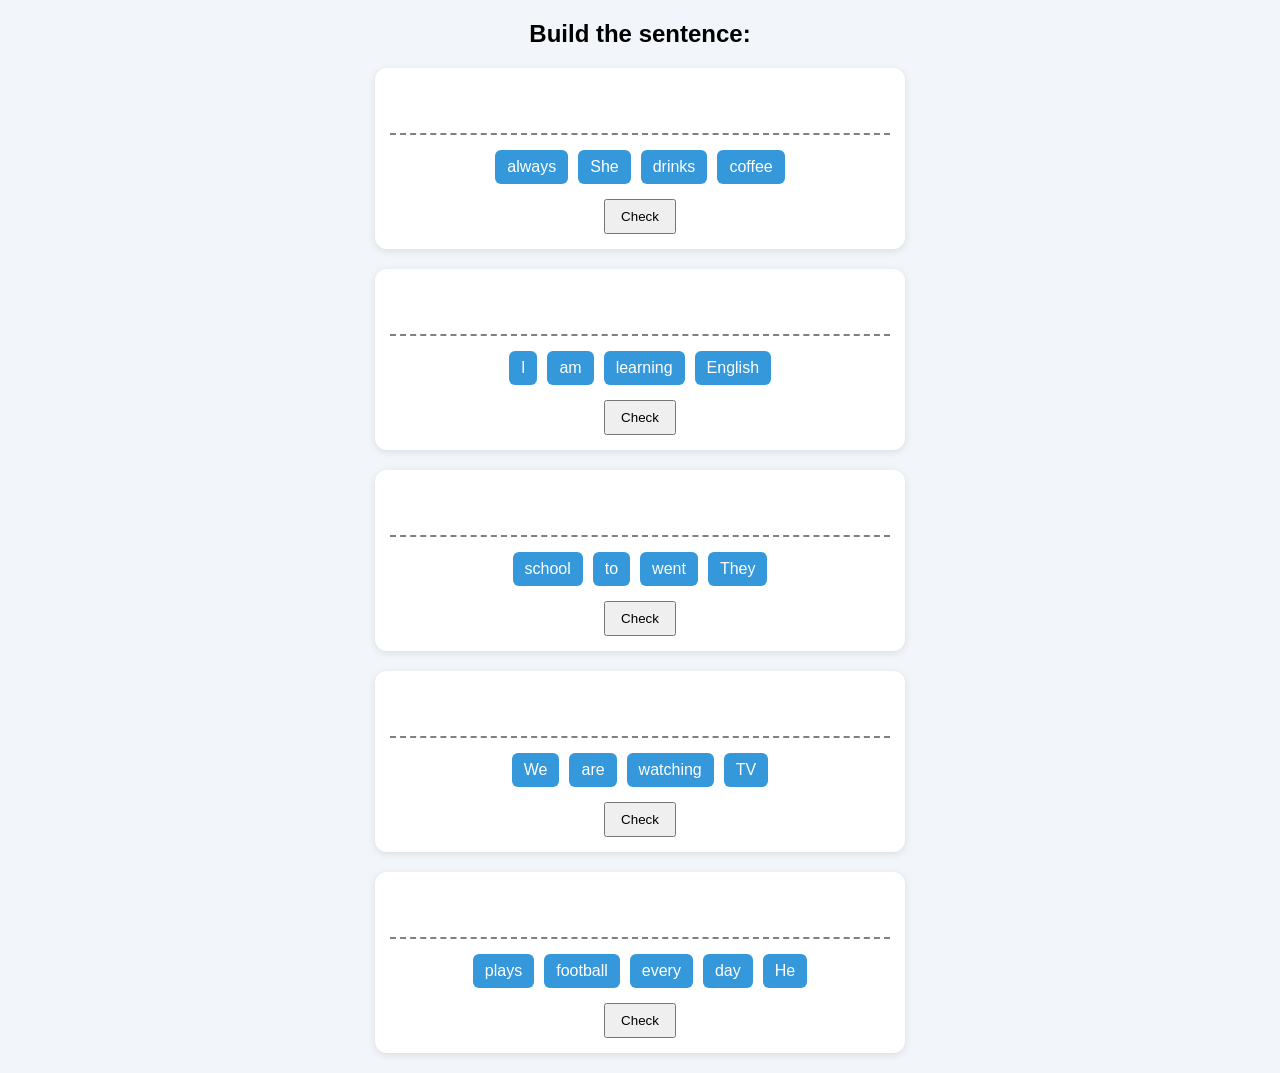
==== index.html @ b0b58fd8 "Add initial HTML structure for Sentence Builder app" ====
<!DOCTYPE html>
<html lang="en">
<head>
<meta charset="UTF-8">
<meta name="viewport" content="width=device-width, initial-scale=1.0">
<title>Sentence Builder</title>

<style>
body {
  font-family: Arial;
  background: #f2f6fb;
  text-align: center;
}

.exercise {
  background: white;
  margin: 20px auto;
  padding: 15px;
  border-radius: 12px;
  max-width: 500px;
  box-shadow: 0 2px 8px rgba(0,0,0,0.1);
}

.word {
  display: inline-block;
  margin: 5px;
  padding: 8px 12px;
  background: #3498db;
  color: white;
  border-radius: 6px;
  cursor: pointer;
}

.sentence {
  min-height: 40px;
  margin-bottom: 10px;
  border-bottom: 2px dashed gray;
  padding: 5px;
}

button {
  margin-top: 10px;
  padding: 8px 15px;
}

.result {
  font-weight: bold;
}
</style>
</head>

<body>

<h2>Build the sentence:</h2>

<div id="app"></div>

<script>
const exercises = [
  ["She", "always", "drinks", "coffee"],
  ["I", "am", "learning", "English"],
  ["They", "went", "to", "school"],
  ["We", "are", "watching", "TV"],
  ["He", "plays", "football", "every", "day"]
];

const app = document.getElementById("app");

function shuffle(arr) {
  return [...arr].sort(() => Math.random() - 0.5);
}

exercises.forEach((correctSentence) => {
  const container = document.createElement("div");
  container.className = "exercise";

  let userSentence = [];

  const sentenceDiv = document.createElement("div");
  sentenceDiv.className = "sentence";

  const wordBank = document.createElement("div");

  const words = shuffle(correctSentence);

  words.forEach(word => {
    const el = document.createElement("span");
    el.textContent = word;
    el.className = "word";

    el.onclick = () => {
      userSentence.push(word);
      updateSentence();
      el.style.display = "none";
    };

    wordBank.appendChild(el);
  });

  function updateSentence() {
    sentenceDiv.innerHTML = "";

    userSentence.forEach((word, i) => {
      const w = document.createElement("span");
      w.textContent = word;
      w.className = "word";

      // remove word on click
      w.onclick = () => {
        userSentence.splice(i, 1);
        updateSentence();

        [...wordBank.children].forEach(el => {
          if (el.textContent === word && el.style.display === "none") {
            el.style.display = "inline-block";
            return;
          }
        });
      };

      sentenceDiv.appendChild(w);
    });
  }

  const btn = document.createElement("button");
  btn.textContent = "Check";

  const result = document.createElement("div");
  result.className = "result";

  btn.onclick = () => {
    if (JSON.stringify(userSentence) === JSON.stringify(correctSentence)) {
      result.textContent = "✅ Correct!";
      result.style.color = "green";
    } else {
      result.textContent = "❌ Try again!";
      result.style.color = "red";
    }
  };

  container.appendChild(sentenceDiv);
  container.appendChild(wordBank);
  container.appendChild(btn);
  container.appendChild(result);

  app.appendChild(container);
});
</script>

</body>
</html>
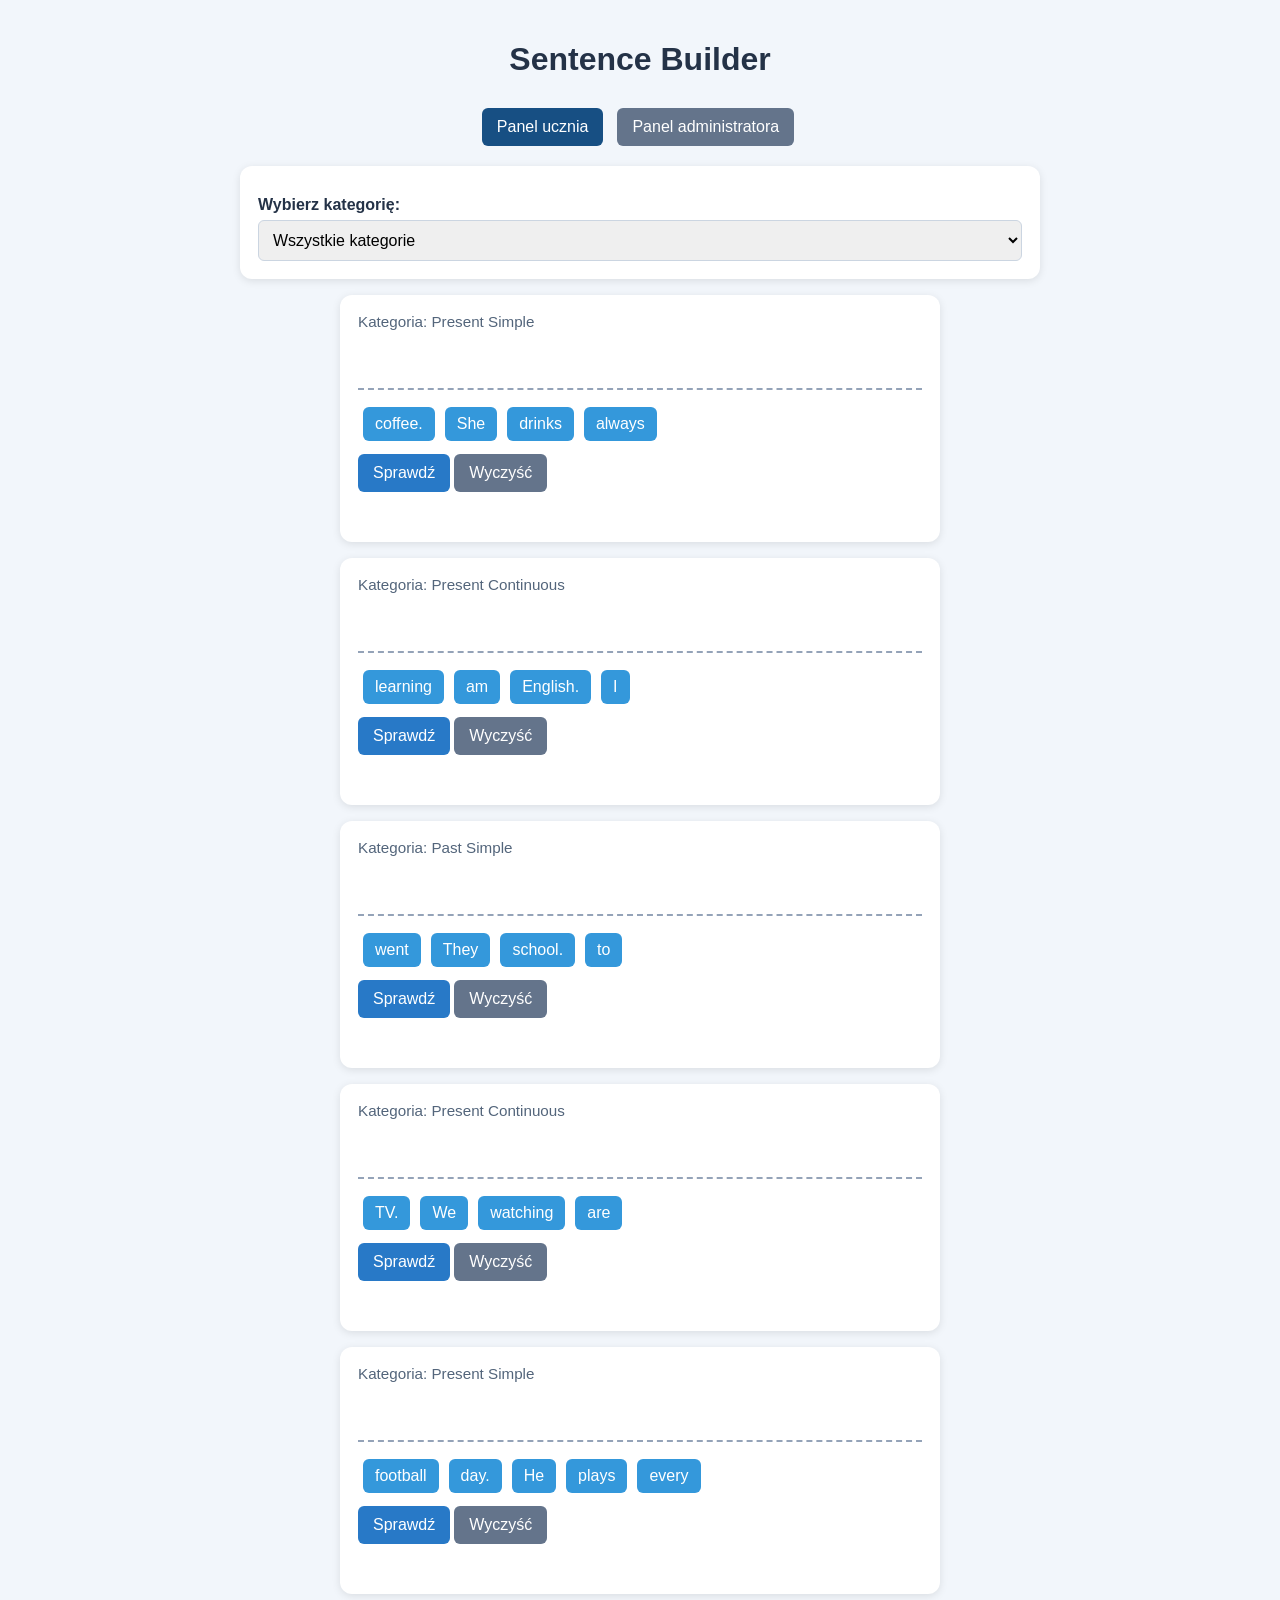
==== commit be9cb3f7: "Add initial Sentence Builder application files Initial commit of the Sentence Builder application wi" ====
--- a/index.html
+++ b/index.html
@@ -1,151 +1,551 @@
 <!DOCTYPE html>
-<html lang="en">
+<html lang="pl">
 <head>
-<meta charset="UTF-8">
-<meta name="viewport" content="width=device-width, initial-scale=1.0">
-<title>Sentence Builder</title>
-
-<style>
-body {
-  font-family: Arial;
-  background: #f2f6fb;
-  text-align: center;
-}
-
-.exercise {
-  background: white;
-  margin: 20px auto;
-  padding: 15px;
-  border-radius: 12px;
-  max-width: 500px;
-  box-shadow: 0 2px 8px rgba(0,0,0,0.1);
-}
-
-.word {
-  display: inline-block;
-  margin: 5px;
-  padding: 8px 12px;
-  background: #3498db;
-  color: white;
-  border-radius: 6px;
-  cursor: pointer;
-}
-
-.sentence {
-  min-height: 40px;
-  margin-bottom: 10px;
-  border-bottom: 2px dashed gray;
-  padding: 5px;
-}
-
-button {
-  margin-top: 10px;
-  padding: 8px 15px;
-}
-
-.result {
-  font-weight: bold;
-}
-</style>
+  <meta charset="UTF-8">
+  <meta name="viewport" content="width=device-width, initial-scale=1.0">
+  <title>Sentence Builder</title>
+
+  <style>
+    * {
+      box-sizing: border-box;
+    }
+
+    body {
+      margin: 0;
+      padding: 20px;
+      font-family: Arial, sans-serif;
+      background: #f2f6fb;
+      color: #243247;
+    }
+
+    h1, h2, h3 {
+      text-align: center;
+    }
+
+    .top-bar {
+      max-width: 800px;
+      margin: 0 auto 20px;
+      display: flex;
+      justify-content: center;
+      gap: 10px;
+      flex-wrap: wrap;
+    }
+
+    .panel {
+      max-width: 800px;
+      margin: 0 auto;
+    }
+
+    .card,
+    .exercise {
+      background: white;
+      margin: 16px auto;
+      padding: 18px;
+      border-radius: 12px;
+      box-shadow: 0 2px 8px rgba(0, 0, 0, 0.1);
+    }
+
+    .exercise {
+      max-width: 600px;
+    }
+
+    label {
+      display: block;
+      margin: 12px 0 6px;
+      font-weight: bold;
+    }
+
+    input,
+    select,
+    textarea {
+      width: 100%;
+      padding: 10px;
+      border: 1px solid #cbd5e1;
+      border-radius: 6px;
+      font: inherit;
+    }
+
+    textarea {
+      min-height: 70px;
+      resize: vertical;
+    }
+
+    button {
+      margin: 8px 4px 0 0;
+      padding: 10px 15px;
+      border: 0;
+      border-radius: 6px;
+      background: #2879c7;
+      color: white;
+      font: inherit;
+      cursor: pointer;
+    }
+
+    button:hover {
+      background: #1d65a8;
+    }
+
+    button.secondary {
+      background: #64748b;
+    }
+
+    button.danger {
+      background: #c0392b;
+    }
+
+    button.active {
+      background: #174f83;
+    }
+
+    .sentence {
+      min-height: 48px;
+      margin: 12px 0;
+      padding: 8px;
+      border-bottom: 2px dashed #94a3b8;
+    }
+
+    .word {
+      display: inline-block;
+      margin: 5px;
+      padding: 8px 12px;
+      border-radius: 6px;
+      background: #3498db;
+      color: white;
+      cursor: pointer;
+      user-select: none;
+    }
+
+    .word:hover {
+      background: #217db8;
+    }
+
+    .category-label {
+      color: #53657b;
+      font-size: 0.95rem;
+    }
+
+    .result {
+      min-height: 24px;
+      margin-top: 8px;
+      font-weight: bold;
+    }
+
+    .admin-item {
+      padding: 12px 0;
+      border-bottom: 1px solid #e2e8f0;
+    }
+
+    .admin-item:last-child {
+      border-bottom: 0;
+    }
+
+    .empty-message {
+      text-align: center;
+      color: #64748b;
+      padding: 15px;
+    }
+
+    .hidden {
+      display: none;
+    }
+
+    @media (max-width: 600px) {
+      body {
+        padding: 12px;
+      }
+
+      .card,
+      .exercise {
+        padding: 14px;
+      }
+    }
+  </style>
 </head>
 
 <body>
-
-<h2>Build the sentence:</h2>
-
-<div id="app"></div>
-
-<script>
-const exercises = [
-  ["She", "always", "drinks", "coffee"],
-  ["I", "am", "learning", "English"],
-  ["They", "went", "to", "school"],
-  ["We", "are", "watching", "TV"],
-  ["He", "plays", "football", "every", "day"]
-];
-
-const app = document.getElementById("app");
-
-function shuffle(arr) {
-  return [...arr].sort(() => Math.random() - 0.5);
-}
-
-exercises.forEach((correctSentence) => {
-  const container = document.createElement("div");
-  container.className = "exercise";
-
-  let userSentence = [];
-
-  const sentenceDiv = document.createElement("div");
-  sentenceDiv.className = "sentence";
-
-  const wordBank = document.createElement("div");
-
-  const words = shuffle(correctSentence);
-
-  words.forEach(word => {
-    const el = document.createElement("span");
-    el.textContent = word;
-    el.className = "word";
-
-    el.onclick = () => {
-      userSentence.push(word);
-      updateSentence();
-      el.style.display = "none";
-    };
-
-    wordBank.appendChild(el);
-  });
-
-  function updateSentence() {
-    sentenceDiv.innerHTML = "";
-
-    userSentence.forEach((word, i) => {
-      const w = document.createElement("span");
-      w.textContent = word;
-      w.className = "word";
-
-      // remove word on click
-      w.onclick = () => {
-        userSentence.splice(i, 1);
-        updateSentence();
-
-        [...wordBank.children].forEach(el => {
-          if (el.textContent === word && el.style.display === "none") {
-            el.style.display = "inline-block";
-            return;
+  <h1>Sentence Builder</h1>
+
+  <div class="top-bar">
+    <button id="studentTab" class="active" type="button">Panel ucznia</button>
+    <button id="adminTab" class="secondary" type="button">Panel administratora</button>
+  </div>
+
+  <main>
+    <section id="studentPanel" class="panel">
+      <div class="card">
+        <label for="categoryFilter">Wybierz kategorię:</label>
+        <select id="categoryFilter"></select>
+      </div>
+
+      <div id="exercises"></div>
+    </section>
+
+    <section id="adminPanel" class="panel hidden">
+      <div class="card">
+        <h2>Dodaj zdanie</h2>
+
+        <form id="exerciseForm">
+          <label for="sentenceInput">Poprawne zdanie:</label>
+          <textarea
+            id="sentenceInput"
+            placeholder="Na przykład: She drinks coffee every morning."
+            required
+          ></textarea>
+
+          <label for="categorySelect">Kategoria:</label>
+          <select id="categorySelect"></select>
+
+          <button type="submit">Dodaj zdanie</button>
+        </form>
+      </div>
+
+      <div class="card">
+        <h2>Dodaj kategorię</h2>
+
+        <form id="categoryForm">
+          <label for="newCategoryInput">Nazwa kategorii:</label>
+          <input
+            id="newCategoryInput"
+            type="text"
+            placeholder="Na przykład: Past Continuous"
+            required
+          >
+          <button type="submit">Dodaj kategorię</button>
+        </form>
+      </div>
+
+      <div class="card">
+        <h2>Zdania w zestawie</h2>
+        <div id="adminExercises"></div>
+      </div>
+    </section>
+  </main>
+
+  <script>
+    const STORAGE_KEY = "sentenceBuilderData";
+
+    const defaultCategories = [
+      "Present Simple",
+      "Present Continuous",
+      "Past Simple",
+      "Past Continuous",
+      "Future Simple",
+      "Present Perfect"
+    ];
+
+    const defaultExercises = [
+      { id: "default-1", category: "Present Simple", sentence: "She always drinks coffee." },
+      { id: "default-2", category: "Present Continuous", sentence: "I am learning English." },
+      { id: "default-3", category: "Past Simple", sentence: "They went to school." },
+      { id: "default-4", category: "Present Continuous", sentence: "We are watching TV." },
+      { id: "default-5", category: "Present Simple", sentence: "He plays football every day." }
+    ];
+
+    function loadData() {
+      try {
+        const saved = localStorage.getItem(STORAGE_KEY);
+
+        if (saved) {
+          const parsed = JSON.parse(saved);
+          return {
+            categories: Array.isArray(parsed.categories) ? parsed.categories : [...defaultCategories],
+            exercises: Array.isArray(parsed.exercises) ? parsed.exercises : [...defaultExercises]
+          };
+        }
+      } catch (error) {
+        console.error("Nie udało się odczytać zapisanych danych:", error);
+      }
+
+      return {
+        categories: [...defaultCategories],
+        exercises: [...defaultExercises]
+      };
+    }
+
+    let data = loadData();
+
+    function saveData() {
+      localStorage.setItem(STORAGE_KEY, JSON.stringify(data));
+    }
+
+    const studentPanel = document.getElementById("studentPanel");
+    const adminPanel = document.getElementById("adminPanel");
+    const studentTab = document.getElementById("studentTab");
+    const adminTab = document.getElementById("adminTab");
+    const categoryFilter = document.getElementById("categoryFilter");
+    const categorySelect = document.getElementById("categorySelect");
+    const exercisesContainer = document.getElementById("exercises");
+    const adminExercises = document.getElementById("adminExercises");
+
+    function showPanel(panelName) {
+      const isStudent = panelName === "student";
+
+      studentPanel.classList.toggle("hidden", !isStudent);
+      adminPanel.classList.toggle("hidden", isStudent);
+
+      studentTab.classList.toggle("active", isStudent);
+      studentTab.classList.toggle("secondary", !isStudent);
+      adminTab.classList.toggle("active", !isStudent);
+      adminTab.classList.toggle("secondary", isStudent);
+    }
+
+    studentTab.addEventListener("click", () => showPanel("student"));
+    adminTab.addEventListener("click", () => showPanel("admin"));
+
+    function fillCategorySelects() {
+      const currentFilter = categoryFilter.value;
+
+      categoryFilter.innerHTML = "";
+      categorySelect.innerHTML = "";
+
+      const allOption = document.createElement("option");
+      allOption.value = "all";
+      allOption.textContent = "Wszystkie kategorie";
+      categoryFilter.appendChild(allOption);
+
+      data.categories.forEach(category => {
+        const filterOption = document.createElement("option");
+        filterOption.value = category;
+        filterOption.textContent = category;
+        categoryFilter.appendChild(filterOption);
+
+        const adminOption = document.createElement("option");
+        adminOption.value = category;
+        adminOption.textContent = category;
+        categorySelect.appendChild(adminOption);
+      });
+
+      if (data.categories.includes(currentFilter)) {
+        categoryFilter.value = currentFilter;
+      } else {
+        categoryFilter.value = "all";
+      }
+    }
+
+    function shuffle(array) {
+      const shuffled = [...array];
+
+      for (let i = shuffled.length - 1; i > 0; i--) {
+        const j = Math.floor(Math.random() * (i + 1));
+        [shuffled[i], shuffled[j]] = [shuffled[j], shuffled[i]];
+      }
+
+      return shuffled;
+    }
+
+    function renderExercises() {
+      exercisesContainer.innerHTML = "";
+
+      const selectedCategory = categoryFilter.value;
+      const visibleExercises = data.exercises.filter(exercise =>
+        selectedCategory === "all" || exercise.category === selectedCategory
+      );
+
+      if (visibleExercises.length === 0) {
+        const message = document.createElement("p");
+        message.className = "empty-message";
+        message.textContent = "Brak zdań w tej kategorii.";
+        exercisesContainer.appendChild(message);
+        return;
+      }
+
+      visibleExercises.forEach(exercise => {
+        const container = document.createElement("div");
+        container.className = "exercise";
+
+        const categoryLabel = document.createElement("div");
+        categoryLabel.className = "category-label";
+        categoryLabel.textContent = "Kategoria: " + exercise.category;
+
+        const sentenceDiv = document.createElement("div");
+        sentenceDiv.className = "sentence";
+
+        const wordBank = document.createElement("div");
+
+        const correctWords = exercise.sentence.trim().split(/\s+/);
+        const shuffledWords = shuffle(
+          correctWords.map((text, index) => ({ id: index, text }))
+        );
+
+        const selectedWords = [];
+
+        function updateSentence() {
+          sentenceDiv.innerHTML = "";
+
+          selectedWords.forEach((word, index) => {
+            const wordElement = document.createElement("span");
+            wordElement.className = "word";
+            wordElement.textContent = word.text;
+            wordElement.title = "Kliknij, aby usunąć";
+
+            wordElement.addEventListener("click", () => {
+              const removedWord = selectedWords.splice(index, 1)[0];
+              const bankWord = wordBank.querySelector(
+                `[data-word-id="${removedWord.id}"]`
+              );
+
+              if (bankWord) {
+                bankWord.classList.remove("hidden");
+              }
+
+              updateSentence();
+            });
+
+            sentenceDiv.appendChild(wordElement);
+          });
+        }
+
+        shuffledWords.forEach(word => {
+          const wordElement = document.createElement("span");
+          wordElement.className = "word";
+          wordElement.textContent = word.text;
+          wordElement.dataset.wordId = word.id;
+
+          wordElement.addEventListener("click", () => {
+            selectedWords.push(word);
+            wordElement.classList.add("hidden");
+            updateSentence();
+          });
+
+          wordBank.appendChild(wordElement);
+        });
+
+        const checkButton = document.createElement("button");
+        checkButton.type = "button";
+        checkButton.textContent = "Sprawdź";
+
+        const resetButton = document.createElement("button");
+        resetButton.type = "button";
+        resetButton.textContent = "Wyczyść";
+        resetButton.className = "secondary";
+
+        const result = document.createElement("div");
+        result.className = "result";
+
+        checkButton.addEventListener("click", () => {
+          const answer = selectedWords.map(word => word.text).join(" ");
+          const correctAnswer = correctWords.join(" ");
+
+          if (answer === correctAnswer) {
+            result.textContent = "Poprawnie!";
+            result.style.color = "green";
+          } else {
+            result.textContent = "Spróbuj jeszcze raz.";
+            result.style.color = "red";
           }
         });
-      };
-
-      sentenceDiv.appendChild(w);
+
+        resetButton.addEventListener("click", () => {
+          selectedWords.length = 0;
+          wordBank.querySelectorAll(".word").forEach(word => {
+            word.classList.remove("hidden");
+          });
+          result.textContent = "";
+          updateSentence();
+        });
+
+        container.appendChild(categoryLabel);
+        container.appendChild(sentenceDiv);
+        container.appendChild(wordBank);
+        container.appendChild(checkButton);
+        container.appendChild(resetButton);
+        container.appendChild(result);
+
+        exercisesContainer.appendChild(container);
+      });
+    }
+
+    function renderAdminExercises() {
+      adminExercises.innerHTML = "";
+
+      if (data.exercises.length === 0) {
+        const message = document.createElement("p");
+        message.className = "empty-message";
+        message.textContent = "Nie dodano jeszcze żadnych zdań.";
+        adminExercises.appendChild(message);
+        return;
+      }
+
+      data.exercises.forEach(exercise => {
+        const item = document.createElement("div");
+        item.className = "admin-item";
+
+        const text = document.createElement("div");
+        text.textContent = exercise.sentence + " — " + exercise.category;
+
+        const deleteButton = document.createElement("button");
+        deleteButton.type = "button";
+        deleteButton.className = "danger";
+        deleteButton.textContent = "Usuń";
+
+        deleteButton.addEventListener("click", () => {
+          data.exercises = data.exercises.filter(item => item.id !== exercise.id);
+          saveData();
+          renderAll();
+        });
+
+        item.appendChild(text);
+        item.appendChild(deleteButton);
+        adminExercises.appendChild(item);
+      });
+    }
+
+    document.getElementById("exerciseForm").addEventListener("submit", event => {
+      event.preventDefault();
+
+      const sentence = document.getElementById("sentenceInput").value.trim();
+      const category = categorySelect.value;
+
+      if (!sentence || !category) {
+        return;
+      }
+
+      data.exercises.push({
+        id: "exercise-" + Date.now() + "-" + Math.random().toString(16).slice(2),
+        category,
+        sentence
+      });
+
+      saveData();
+      document.getElementById("sentenceInput").value = "";
+      renderAll();
     });
-  }
-
-  const btn = document.createElement("button");
-  btn.textContent = "Check";
-
-  const result = document.createElement("div");
-  result.className = "result";
-
-  btn.onclick = () => {
-    if (JSON.stringify(userSentence) === JSON.stringify(correctSentence)) {
-      result.textContent = "✅ Correct!";
-      result.style.color = "green";
-    } else {
-      result.textContent = "❌ Try again!";
-      result.style.color = "red";
-    }
-  };
-
-  container.appendChild(sentenceDiv);
-  container.appendChild(wordBank);
-  container.appendChild(btn);
-  container.appendChild(result);
-
-  app.appendChild(container);
-});
-</script>
-
+
+    document.getElementById("categoryForm").addEventListener("submit", event => {
+      event.preventDefault();
+
+      const input = document.getElementById("newCategoryInput");
+      const category = input.value.trim();
+
+      if (!category) {
+        return;
+      }
+
+      const alreadyExists = data.categories.some(
+        existing => existing.toLowerCase() === category.toLowerCase()
+      );
+
+      if (alreadyExists) {
+        alert("Taka kategoria już istnieje.");
+        return;
+      }
+
+      data.categories.push(category);
+      saveData();
+      input.value = "";
+      renderAll();
+      categorySelect.value = category;
+    });
+
+    categoryFilter.addEventListener("change", renderExercises);
+
+    function renderAll() {
+      fillCategorySelects();
+      renderExercises();
+      renderAdminExercises();
+    }
+
+    renderAll();
+  </script>
 </body>
 </html>
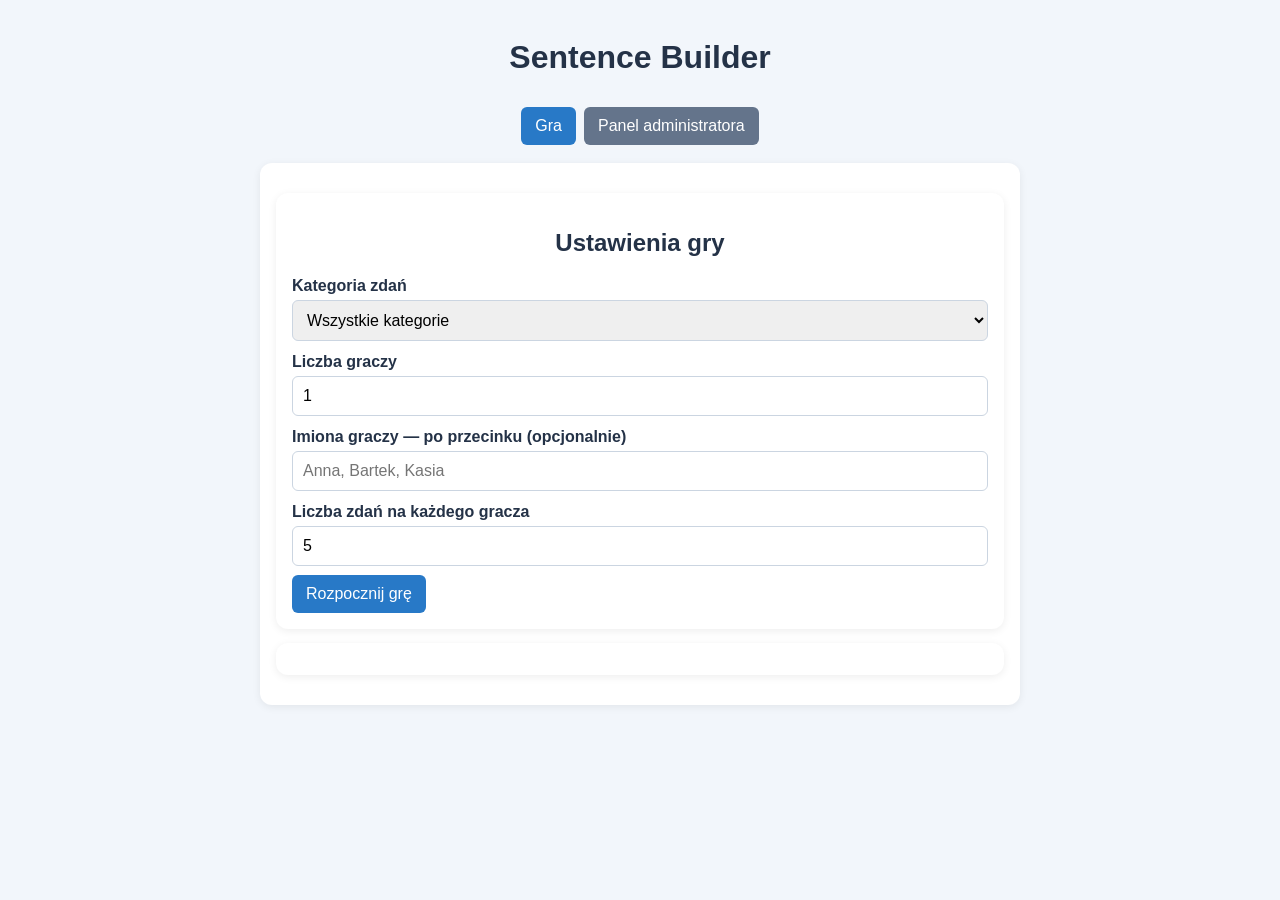
==== commit 96cbcd8f: "Add initial HTML structure for Sentence Builder" ====
--- a/index.html
+++ b/index.html
@@ -2,197 +2,104 @@
 <html lang="pl">
 <head>
   <meta charset="UTF-8">
-  <meta name="viewport" content="width=device-width, initial-scale=1.0">
+  <meta name="viewport" content="width=device-width, initial-scale=1">
   <title>Sentence Builder</title>
-
   <style>
-    * {
-      box-sizing: border-box;
-    }
-
+    * { box-sizing: border-box; }
     body {
-      margin: 0;
-      padding: 20px;
-      font-family: Arial, sans-serif;
-      background: #f2f6fb;
-      color: #243247;
-    }
-
-    h1, h2, h3 {
-      text-align: center;
-    }
-
-    .top-bar {
-      max-width: 800px;
-      margin: 0 auto 20px;
-      display: flex;
-      justify-content: center;
-      gap: 10px;
-      flex-wrap: wrap;
-    }
-
-    .panel {
-      max-width: 800px;
-      margin: 0 auto;
-    }
-
-    .card,
-    .exercise {
-      background: white;
-      margin: 16px auto;
-      padding: 18px;
-      border-radius: 12px;
-      box-shadow: 0 2px 8px rgba(0, 0, 0, 0.1);
-    }
-
-    .exercise {
-      max-width: 600px;
-    }
-
-    label {
-      display: block;
-      margin: 12px 0 6px;
-      font-weight: bold;
-    }
-
-    input,
-    select,
-    textarea {
-      width: 100%;
-      padding: 10px;
-      border: 1px solid #cbd5e1;
-      border-radius: 6px;
-      font: inherit;
-    }
-
-    textarea {
-      min-height: 70px;
-      resize: vertical;
-    }
-
+      margin: 0; padding: 18px; font-family: Arial, sans-serif;
+      color: #243247; background: #f2f6fb;
+    }
+    h1, h2 { text-align: center; }
+    .tabs, .row { display: flex; gap: 8px; flex-wrap: wrap; }
+    .tabs { justify-content: center; margin-bottom: 18px; }
+    .panel, .card, .exercise {
+      max-width: 760px; margin: 14px auto; padding: 16px;
+      background: white; border-radius: 12px;
+      box-shadow: 0 2px 8px #00000012;
+    }
+    label { display: block; margin: 12px 0 5px; font-weight: bold; }
+    input, select, textarea {
+      width: 100%; padding: 10px; border: 1px solid #cbd5e1;
+      border-radius: 6px; font: inherit;
+    }
+    textarea { min-height: 80px; resize: vertical; }
     button {
-      margin: 8px 4px 0 0;
-      padding: 10px 15px;
-      border: 0;
-      border-radius: 6px;
-      background: #2879c7;
-      color: white;
-      font: inherit;
-      cursor: pointer;
-    }
-
-    button:hover {
-      background: #1d65a8;
-    }
-
-    button.secondary {
-      background: #64748b;
-    }
-
-    button.danger {
-      background: #c0392b;
-    }
-
-    button.active {
-      background: #174f83;
-    }
-
+      margin-top: 9px; padding: 10px 14px; border: 0; border-radius: 6px;
+      color: white; background: #2879c7; font: inherit; cursor: pointer;
+    }
+    button:hover { background: #1d65a8; }
+    button.secondary { background: #64748b; }
+    button.danger { background: #b9382b; }
+    .hidden { display: none !important; }
+    .word {
+      display: inline-block; margin: 5px; padding: 8px 12px;
+      border-radius: 6px; background: #3498db; color: white;
+      cursor: pointer; user-select: none;
+    }
+    .word:hover { background: #217db8; }
     .sentence {
-      min-height: 48px;
-      margin: 12px 0;
-      padding: 8px;
+      min-height: 48px; padding: 6px; margin: 12px 0;
       border-bottom: 2px dashed #94a3b8;
     }
-
-    .word {
-      display: inline-block;
-      margin: 5px;
-      padding: 8px 12px;
-      border-radius: 6px;
-      background: #3498db;
-      color: white;
-      cursor: pointer;
-      user-select: none;
-    }
-
-    .word:hover {
-      background: #217db8;
-    }
-
-    .category-label {
-      color: #53657b;
-      font-size: 0.95rem;
-    }
-
-    .result {
-      min-height: 24px;
-      margin-top: 8px;
-      font-weight: bold;
-    }
-
-    .admin-item {
-      padding: 12px 0;
-      border-bottom: 1px solid #e2e8f0;
-    }
-
-    .admin-item:last-child {
-      border-bottom: 0;
-    }
-
-    .empty-message {
-      text-align: center;
-      color: #64748b;
-      padding: 15px;
-    }
-
-    .hidden {
-      display: none;
-    }
-
-    @media (max-width: 600px) {
-      body {
-        padding: 12px;
-      }
-
-      .card,
-      .exercise {
-        padding: 14px;
-      }
-    }
+    .result { min-height: 24px; margin-top: 8px; font-weight: bold; }
+    .muted { color: #64748b; }
+    .admin-item { padding: 10px 0; border-bottom: 1px solid #e2e8f0; }
+    #jsonOutput { min-height: 240px; font-family: monospace; }
+    @media (max-width: 600px) { body { padding: 10px; } }
   </style>
 </head>
-
 <body>
   <h1>Sentence Builder</h1>
 
-  <div class="top-bar">
-    <button id="studentTab" class="active" type="button">Panel ucznia</button>
-    <button id="adminTab" class="secondary" type="button">Panel administratora</button>
+  <div class="tabs">
+    <button id="studentTab">Gra</button>
+    <button id="adminTab" class="secondary">Panel administratora</button>
   </div>
 
   <main>
     <section id="studentPanel" class="panel">
       <div class="card">
-        <label for="categoryFilter">Wybierz kategorię:</label>
+        <h2>Ustawienia gry</h2>
+
+        <label for="categoryFilter">Kategoria zdań</label>
         <select id="categoryFilter"></select>
-      </div>
-
-      <div id="exercises"></div>
+
+        <label for="playerCount">Liczba graczy</label>
+        <input id="playerCount" type="number" min="1" value="1">
+
+        <label for="playerNames">Imiona graczy — po przecinku (opcjonalnie)</label>
+        <input id="playerNames" type="text" placeholder="Anna, Bartek, Kasia">
+
+        <label for="rounds">Liczba zdań na każdego gracza</label>
+        <input id="rounds" type="number" min="1" value="5">
+
+        <button id="startGame" type="button">Rozpocznij grę</button>
+      </div>
+
+      <div id="gameArea"></div>
+      <div id="scoreArea" class="card"></div>
     </section>
 
     <section id="adminPanel" class="panel hidden">
       <div class="card">
+        <h2>Wczytaj plik JSON</h2>
+        <p class="muted">
+          Umieść <code>index.html</code> i <code>exercises.json</code> w tym samym
+          folderze. Jeśli strona nie wczyta JSON automatycznie, wybierz go tutaj.
+        </p>
+        <input id="jsonFile" type="file" accept=".json,application/json">
+        <div id="loadStatus" class="muted"></div>
+      </div>
+
+      <div class="card">
         <h2>Dodaj zdanie</h2>
-
         <form id="exerciseForm">
-          <label for="sentenceInput">Poprawne zdanie:</label>
-          <textarea
-            id="sentenceInput"
-            placeholder="Na przykład: She drinks coffee every morning."
-            required
-          ></textarea>
-
-          <label for="categorySelect">Kategoria:</label>
+          <label for="sentenceInput">Zdanie po angielsku</label>
+          <textarea id="sentenceInput" required
+            placeholder="Na przykład: She has already finished her homework."></textarea>
+
+          <label for="categorySelect">Kategoria</label>
           <select id="categorySelect"></select>
 
           <button type="submit">Dodaj zdanie</button>
@@ -201,15 +108,9 @@
 
       <div class="card">
         <h2>Dodaj kategorię</h2>
-
         <form id="categoryForm">
-          <label for="newCategoryInput">Nazwa kategorii:</label>
-          <input
-            id="newCategoryInput"
-            type="text"
-            placeholder="Na przykład: Past Continuous"
-            required
-          >
+          <label for="newCategory">Nazwa kategorii</label>
+          <input id="newCategory" required placeholder="Na przykład: Going to future">
           <button type="submit">Dodaj kategorię</button>
         </form>
       </div>
@@ -218,334 +119,358 @@
         <h2>Zdania w zestawie</h2>
         <div id="adminExercises"></div>
       </div>
+
+      <div class="card">
+        <h2>Eksport do pliku JSON</h2>
+        <p class="muted">
+          Po skopiowaniu wklej cały tekst do pliku <code>exercises.json</code>
+          i zapisz go. Zmiany dodane na stronie same nie zapisują się na dysku.
+        </p>
+        <button id="copyJson" type="button">Skopiuj kod JSON</button>
+        <textarea id="jsonOutput" readonly aria-label="Kod JSON"></textarea>
+        <div id="copyStatus" class="muted"></div>
+      </div>
     </section>
   </main>
 
-  <script>
-    const STORAGE_KEY = "sentenceBuilderData";
-
-    const defaultCategories = [
-      "Present Simple",
-      "Present Continuous",
-      "Past Simple",
-      "Past Continuous",
-      "Future Simple",
-      "Present Perfect"
-    ];
-
-    const defaultExercises = [
-      { id: "default-1", category: "Present Simple", sentence: "She always drinks coffee." },
-      { id: "default-2", category: "Present Continuous", sentence: "I am learning English." },
-      { id: "default-3", category: "Past Simple", sentence: "They went to school." },
-      { id: "default-4", category: "Present Continuous", sentence: "We are watching TV." },
-      { id: "default-5", category: "Present Simple", sentence: "He plays football every day." }
-    ];
-
-    function loadData() {
-      try {
-        const saved = localStorage.getItem(STORAGE_KEY);
-
-        if (saved) {
-          const parsed = JSON.parse(saved);
-          return {
-            categories: Array.isArray(parsed.categories) ? parsed.categories : [...defaultCategories],
-            exercises: Array.isArray(parsed.exercises) ? parsed.exercises : [...defaultExercises]
-          };
-        }
-      } catch (error) {
-        console.error("Nie udało się odczytać zapisanych danych:", error);
+<script>
+  const data = { categories: [], exercises: [] };
+
+  const $ = id => document.getElementById(id);
+  const studentPanel = $("studentPanel");
+  const adminPanel = $("adminPanel");
+
+  function showPanel(isAdmin) {
+    studentPanel.classList.toggle("hidden", isAdmin);
+    adminPanel.classList.toggle("hidden", !isAdmin);
+    $("studentTab").classList.toggle("secondary", isAdmin);
+    $("adminTab").classList.toggle("secondary", !isAdmin);
+  }
+
+  $("studentTab").addEventListener("click", () => showPanel(false));
+  $("adminTab").addEventListener("click", () => showPanel(true));
+
+  function validateData(parsed) {
+    if (!parsed || !Array.isArray(parsed.categories) ||
+        !Array.isArray(parsed.exercises)) {
+      throw new Error("JSON powinien zawierać tablice categories i exercises.");
+    }
+    if (!parsed.categories.every(item => typeof item === "string")) {
+      throw new Error("Każda kategoria powinna być tekstem.");
+    }
+    if (!parsed.exercises.every(item =>
+      item && typeof item.sentence === "string" &&
+      typeof item.category === "string")) {
+      throw new Error("Każde zdanie powinno mieć sentence i category.");
+    }
+    data.categories = parsed.categories;
+    data.exercises = parsed.exercises;
+    renderAll();
+  }
+
+  async function loadDefaultJson() {
+    try {
+      const response = await fetch("exercises.json");
+      if (!response.ok) throw new Error("Nie znaleziono exercises.json");
+      validateData(await response.json());
+      $("loadStatus").textContent = "Wczytano exercises.json.";
+    } catch (error) {
+      $("loadStatus").textContent =
+        "Nie udało się wczytać pliku automatycznie. Wybierz exercises.json powyżej.";
+    }
+  }
+
+  $("jsonFile").addEventListener("change", async event => {
+    const file = event.target.files[0];
+    if (!file) return;
+    try {
+      validateData(JSON.parse(await file.text()));
+      $("loadStatus").textContent = "Wczytano wybrany plik JSON.";
+    } catch (error) {
+      $("loadStatus").textContent = "Błąd pliku: " + error.message;
+    }
+  });
+
+  function fillSelects() {
+    const filter = $("categoryFilter");
+    const adminSelect = $("categorySelect");
+    const previousFilter = filter.value;
+
+    filter.innerHTML = "";
+    adminSelect.innerHTML = "";
+
+    const all = document.createElement("option");
+    all.value = "all";
+    all.textContent = "Wszystkie kategorie";
+    filter.appendChild(all);
+
+    data.categories.forEach(category => {
+      const option1 = document.createElement("option");
+      option1.value = category;
+      option1.textContent = category;
+      filter.appendChild(option1);
+
+      const option2 = document.createElement("option");
+      option2.value = category;
+      option2.textContent = category;
+      adminSelect.appendChild(option2);
+    });
+
+    filter.value = data.categories.includes(previousFilter)
+      ? previousFilter : "all";
+  }
+
+  function renderAdminExercises() {
+    const box = $("adminExercises");
+    box.innerHTML = "";
+
+    if (!data.exercises.length) {
+      box.textContent = "Brak zdań.";
+      return;
+    }
+
+    data.exercises.forEach((exercise, index) => {
+      const item = document.createElement("div");
+      item.className = "admin-item";
+
+      const text = document.createElement("div");
+      text.textContent = exercise.category + " — " + exercise.sentence;
+
+      const remove = document.createElement("button");
+      remove.type = "button";
+      remove.className = "danger";
+      remove.textContent = "Usuń";
+      remove.addEventListener("click", () => {
+        data.exercises.splice(index, 1);
+        renderAll();
+      });
+
+      item.append(text, remove);
+      box.appendChild(item);
+    });
+  }
+
+  function renderAll() {
+    fillSelects();
+    renderAdminExercises();
+    $("jsonOutput").value = JSON.stringify(data, null, 2);
+  }
+
+  $("exerciseForm").addEventListener("submit", event => {
+    event.preventDefault();
+    const sentence = $("sentenceInput").value.trim();
+    const category = $("categorySelect").value;
+    if (!sentence || !category) return;
+
+    data.exercises.push({ category, sentence });
+    $("sentenceInput").value = "";
+    renderAll();
+  });
+
+  $("categoryForm").addEventListener("submit", event => {
+    event.preventDefault();
+    const category = $("newCategory").value.trim();
+    if (!category) return;
+
+    if (data.categories.some(item => item.toLowerCase() === category.toLowerCase())) {
+      alert("Taka kategoria już istnieje.");
+      return;
+    }
+
+    data.categories.push(category);
+    $("newCategory").value = "";
+    renderAll();
+    $("categorySelect").value = category;
+  });
+
+  $("copyJson").addEventListener("click", async () => {
+    const output = $("jsonOutput");
+    output.value = JSON.stringify(data, null, 2);
+
+    try {
+      await navigator.clipboard.writeText(output.value);
+      $("copyStatus").textContent = "Skopiowano JSON do schowka.";
+    } catch {
+      output.focus();
+      output.select();
+      document.execCommand("copy");
+      $("copyStatus").textContent =
+        "Zaznaczony tekst skopiowano. Jeśli kopiowanie nie zadziałało, skopiuj go ręcznie.";
+    }
+  });
+
+  function shuffle(array) {
+    const result = [...array];
+    for (let i = result.length - 1; i > 0; i--) {
+      const j = Math.floor(Math.random() * (i + 1));
+      [result[i], result[j]] = [result[j], result[i]];
+    }
+    return result;
+  }
+
+  let game = null;
+
+  $("startGame").addEventListener("click", () => {
+    const category = $("categoryFilter").value;
+    const available = data.exercises.filter(item =>
+      category === "all" || item.category === category
+    );
+
+    if (!available.length) {
+      alert("W wybranej kategorii nie ma zdań.");
+      return;
+    }
+
+    const count = Math.max(1, parseInt($("playerCount").value, 10) || 1);
+    const rounds = Math.max(1, parseInt($("rounds").value, 10) || 1);
+    const enteredNames = $("playerNames").value
+      .split(",").map(name => name.trim()).filter(Boolean);
+
+    const players = Array.from({ length: count }, (_, i) =>
+      enteredNames[i] || "Gracz " + (i + 1)
+    );
+
+    const totalTurns = count * rounds;
+    const queue = Array.from({ length: totalTurns }, (_, i) =>
+      available[i % available.length]
+    );
+
+    game = {
+      players,
+      scores: players.map(() => 0),
+      queue: shuffle(queue),
+      completed: 0,
+      solved: false
+    };
+
+    showNextExercise();
+  });
+
+  function showNextExercise() {
+    const area = $("gameArea");
+    const scores = $("scoreArea");
+
+    if (!game || game.completed >= game.queue.length) {
+      area.innerHTML = "";
+      if (game) {
+        const best = Math.max(...game.scores);
+        const winners = game.players.filter((_, i) => game.scores[i] === best);
+        area.innerHTML = "<div class='card'><h2>Koniec gry!</h2><p>Wynik: " +
+          winners.map(escapeHtml).join(", ") + " — " + best + " pkt</p></div>";
+        renderScores();
       }
-
-      return {
-        categories: [...defaultCategories],
-        exercises: [...defaultExercises]
-      };
-    }
-
-    let data = loadData();
-
-    function saveData() {
-      localStorage.setItem(STORAGE_KEY, JSON.stringify(data));
-    }
-
-    const studentPanel = document.getElementById("studentPanel");
-    const adminPanel = document.getElementById("adminPanel");
-    const studentTab = document.getElementById("studentTab");
-    const adminTab = document.getElementById("adminTab");
-    const categoryFilter = document.getElementById("categoryFilter");
-    const categorySelect = document.getElementById("categorySelect");
-    const exercisesContainer = document.getElementById("exercises");
-    const adminExercises = document.getElementById("adminExercises");
-
-    function showPanel(panelName) {
-      const isStudent = panelName === "student";
-
-      studentPanel.classList.toggle("hidden", !isStudent);
-      adminPanel.classList.toggle("hidden", isStudent);
-
-      studentTab.classList.toggle("active", isStudent);
-      studentTab.classList.toggle("secondary", !isStudent);
-      adminTab.classList.toggle("active", !isStudent);
-      adminTab.classList.toggle("secondary", isStudent);
-    }
-
-    studentTab.addEventListener("click", () => showPanel("student"));
-    adminTab.addEventListener("click", () => showPanel("admin"));
-
-    function fillCategorySelects() {
-      const currentFilter = categoryFilter.value;
-
-      categoryFilter.innerHTML = "";
-      categorySelect.innerHTML = "";
-
-      const allOption = document.createElement("option");
-      allOption.value = "all";
-      allOption.textContent = "Wszystkie kategorie";
-      categoryFilter.appendChild(allOption);
-
-      data.categories.forEach(category => {
-        const filterOption = document.createElement("option");
-        filterOption.value = category;
-        filterOption.textContent = category;
-        categoryFilter.appendChild(filterOption);
-
-        const adminOption = document.createElement("option");
-        adminOption.value = category;
-        adminOption.textContent = category;
-        categorySelect.appendChild(adminOption);
+      return;
+    }
+
+    game.solved = false;
+    const playerIndex = game.completed % game.players.length;
+    const exercise = game.queue[game.completed];
+    const words = exercise.sentence.trim().split(/\s+/)
+      .map((text, id) => ({ text, id }));
+    const shuffled = shuffle(words);
+    const selected = [];
+
+    area.innerHTML = "";
+    const card = document.createElement("div");
+    card.className = "exercise";
+
+    const turn = document.createElement("h2");
+    turn.textContent = "Teraz gra: " + game.players[playerIndex];
+
+    const category = document.createElement("p");
+    category.className = "muted";
+    category.textContent = exercise.category;
+
+    const answer = document.createElement("div");
+    answer.className = "sentence";
+
+    const bank = document.createElement("div");
+    const result = document.createElement("div");
+    result.className = "result";
+
+    function drawAnswer() {
+      answer.innerHTML = "";
+      selected.forEach((word, index) => {
+        const tile = document.createElement("span");
+        tile.className = "word";
+        tile.textContent = word.text;
+        tile.title = "Kliknij, aby cofnąć";
+        tile.addEventListener("click", () => {
+          if (game.solved) return;
+          const removed = selected.splice(index, 1)[0];
+          bank.querySelectorAll("[data-id]").forEach(el => {
+            if (Number(el.dataset.id) === removed.id) el.classList.remove("hidden");
+          });
+          drawAnswer();
+        });
+        answer.appendChild(tile);
       });
-
-      if (data.categories.includes(currentFilter)) {
-        categoryFilter.value = currentFilter;
+    }
+
+    shuffled.forEach(word => {
+      const tile = document.createElement("span");
+      tile.className = "word";
+      tile.textContent = word.text;
+      tile.dataset.id = word.id;
+      tile.addEventListener("click", () => {
+        if (game.solved) return;
+        selected.push(word);
+        tile.classList.add("hidden");
+        drawAnswer();
+      });
+      bank.appendChild(tile);
+    });
+
+    const check = document.createElement("button");
+    check.type = "button";
+    check.textContent = "Sprawdź";
+    check.addEventListener("click", () => {
+      if (game.solved) return;
+      const userAnswer = selected.map(word => word.text).join(" ");
+      if (userAnswer === exercise.sentence.trim()) {
+        game.solved = true;
+        game.scores[playerIndex] += 1;
+        result.textContent = "Poprawnie! +1 punkt";
+        result.style.color = "green";
+        check.classList.add("hidden");
+        nextButton.classList.remove("hidden");
+        renderScores();
       } else {
-        categoryFilter.value = "all";
+        result.textContent = "Jeszcze nie. Spróbuj poprawić kolejność.";
+        result.style.color = "#b9382b";
       }
-    }
-
-    function shuffle(array) {
-      const shuffled = [...array];
-
-      for (let i = shuffled.length - 1; i > 0; i--) {
-        const j = Math.floor(Math.random() * (i + 1));
-        [shuffled[i], shuffled[j]] = [shuffled[j], shuffled[i]];
-      }
-
-      return shuffled;
-    }
-
-    function renderExercises() {
-      exercisesContainer.innerHTML = "";
-
-      const selectedCategory = categoryFilter.value;
-      const visibleExercises = data.exercises.filter(exercise =>
-        selectedCategory === "all" || exercise.category === selectedCategory
-      );
-
-      if (visibleExercises.length === 0) {
-        const message = document.createElement("p");
-        message.className = "empty-message";
-        message.textContent = "Brak zdań w tej kategorii.";
-        exercisesContainer.appendChild(message);
-        return;
-      }
-
-      visibleExercises.forEach(exercise => {
-        const container = document.createElement("div");
-        container.className = "exercise";
-
-        const categoryLabel = document.createElement("div");
-        categoryLabel.className = "category-label";
-        categoryLabel.textContent = "Kategoria: " + exercise.category;
-
-        const sentenceDiv = document.createElement("div");
-        sentenceDiv.className = "sentence";
-
-        const wordBank = document.createElement("div");
-
-        const correctWords = exercise.sentence.trim().split(/\s+/);
-        const shuffledWords = shuffle(
-          correctWords.map((text, index) => ({ id: index, text }))
-        );
-
-        const selectedWords = [];
-
-        function updateSentence() {
-          sentenceDiv.innerHTML = "";
-
-          selectedWords.forEach((word, index) => {
-            const wordElement = document.createElement("span");
-            wordElement.className = "word";
-            wordElement.textContent = word.text;
-            wordElement.title = "Kliknij, aby usunąć";
-
-            wordElement.addEventListener("click", () => {
-              const removedWord = selectedWords.splice(index, 1)[0];
-              const bankWord = wordBank.querySelector(
-                `[data-word-id="${removedWord.id}"]`
-              );
-
-              if (bankWord) {
-                bankWord.classList.remove("hidden");
-              }
-
-              updateSentence();
-            });
-
-            sentenceDiv.appendChild(wordElement);
-          });
-        }
-
-        shuffledWords.forEach(word => {
-          const wordElement = document.createElement("span");
-          wordElement.className = "word";
-          wordElement.textContent = word.text;
-          wordElement.dataset.wordId = word.id;
-
-          wordElement.addEventListener("click", () => {
-            selectedWords.push(word);
-            wordElement.classList.add("hidden");
-            updateSentence();
-          });
-
-          wordBank.appendChild(wordElement);
-        });
-
-        const checkButton = document.createElement("button");
-        checkButton.type = "button";
-        checkButton.textContent = "Sprawdź";
-
-        const resetButton = document.createElement("button");
-        resetButton.type = "button";
-        resetButton.textContent = "Wyczyść";
-        resetButton.className = "secondary";
-
-        const result = document.createElement("div");
-        result.className = "result";
-
-        checkButton.addEventListener("click", () => {
-          const answer = selectedWords.map(word => word.text).join(" ");
-          const correctAnswer = correctWords.join(" ");
-
-          if (answer === correctAnswer) {
-            result.textContent = "Poprawnie!";
-            result.style.color = "green";
-          } else {
-            result.textContent = "Spróbuj jeszcze raz.";
-            result.style.color = "red";
-          }
-        });
-
-        resetButton.addEventListener("click", () => {
-          selectedWords.length = 0;
-          wordBank.querySelectorAll(".word").forEach(word => {
-            word.classList.remove("hidden");
-          });
-          result.textContent = "";
-          updateSentence();
-        });
-
-        container.appendChild(categoryLabel);
-        container.appendChild(sentenceDiv);
-        container.appendChild(wordBank);
-        container.appendChild(checkButton);
-        container.appendChild(resetButton);
-        container.appendChild(result);
-
-        exercisesContainer.appendChild(container);
-      });
-    }
-
-    function renderAdminExercises() {
-      adminExercises.innerHTML = "";
-
-      if (data.exercises.length === 0) {
-        const message = document.createElement("p");
-        message.className = "empty-message";
-        message.textContent = "Nie dodano jeszcze żadnych zdań.";
-        adminExercises.appendChild(message);
-        return;
-      }
-
-      data.exercises.forEach(exercise => {
-        const item = document.createElement("div");
-        item.className = "admin-item";
-
-        const text = document.createElement("div");
-        text.textContent = exercise.sentence + " — " + exercise.category;
-
-        const deleteButton = document.createElement("button");
-        deleteButton.type = "button";
-        deleteButton.className = "danger";
-        deleteButton.textContent = "Usuń";
-
-        deleteButton.addEventListener("click", () => {
-          data.exercises = data.exercises.filter(item => item.id !== exercise.id);
-          saveData();
-          renderAll();
-        });
-
-        item.appendChild(text);
-        item.appendChild(deleteButton);
-        adminExercises.appendChild(item);
-      });
-    }
-
-    document.getElementById("exerciseForm").addEventListener("submit", event => {
-      event.preventDefault();
-
-      const sentence = document.getElementById("sentenceInput").value.trim();
-      const category = categorySelect.value;
-
-      if (!sentence || !category) {
-        return;
-      }
-
-      data.exercises.push({
-        id: "exercise-" + Date.now() + "-" + Math.random().toString(16).slice(2),
-        category,
-        sentence
-      });
-
-      saveData();
-      document.getElementById("sentenceInput").value = "";
-      renderAll();
     });
 
-    document.getElementById("categoryForm").addEventListener("submit", event => {
-      event.preventDefault();
-
-      const input = document.getElementById("newCategoryInput");
-      const category = input.value.trim();
-
-      if (!category) {
-        return;
-      }
-
-      const alreadyExists = data.categories.some(
-        existing => existing.toLowerCase() === category.toLowerCase()
-      );
-
-      if (alreadyExists) {
-        alert("Taka kategoria już istnieje.");
-        return;
-      }
-
-      data.categories.push(category);
-      saveData();
-      input.value = "";
-      renderAll();
-      categorySelect.value = category;
+    const nextButton = document.createElement("button");
+    nextButton.type = "button";
+    nextButton.className = "secondary hidden";
+    nextButton.textContent = "Następne zdanie";
+    nextButton.addEventListener("click", () => {
+      game.completed += 1;
+      showNextExercise();
     });
 
-    categoryFilter.addEventListener("change", renderExercises);
-
-    function renderAll() {
-      fillCategorySelects();
-      renderExercises();
-      renderAdminExercises();
-    }
-
-    renderAll();
-  </script>
+    card.append(turn, category, answer, bank, check, nextButton, result);
+    area.appendChild(card);
+    renderScores();
+  }
+
+  function renderScores() {
+    if (!game) return;
+    $("scoreArea").innerHTML = "<h2>Punkty</h2>" +
+      game.players.map((name, i) =>
+        "<p>" + escapeHtml(name) + ": " + game.scores[i] + "</p>"
+      ).join("");
+  }
+
+  function escapeHtml(text) {
+    const div = document.createElement("div");
+    div.textContent = text;
+    return div.innerHTML;
+  }
+
+  renderAll();
+  loadDefaultJson();
+</script>
 </body>
 </html>
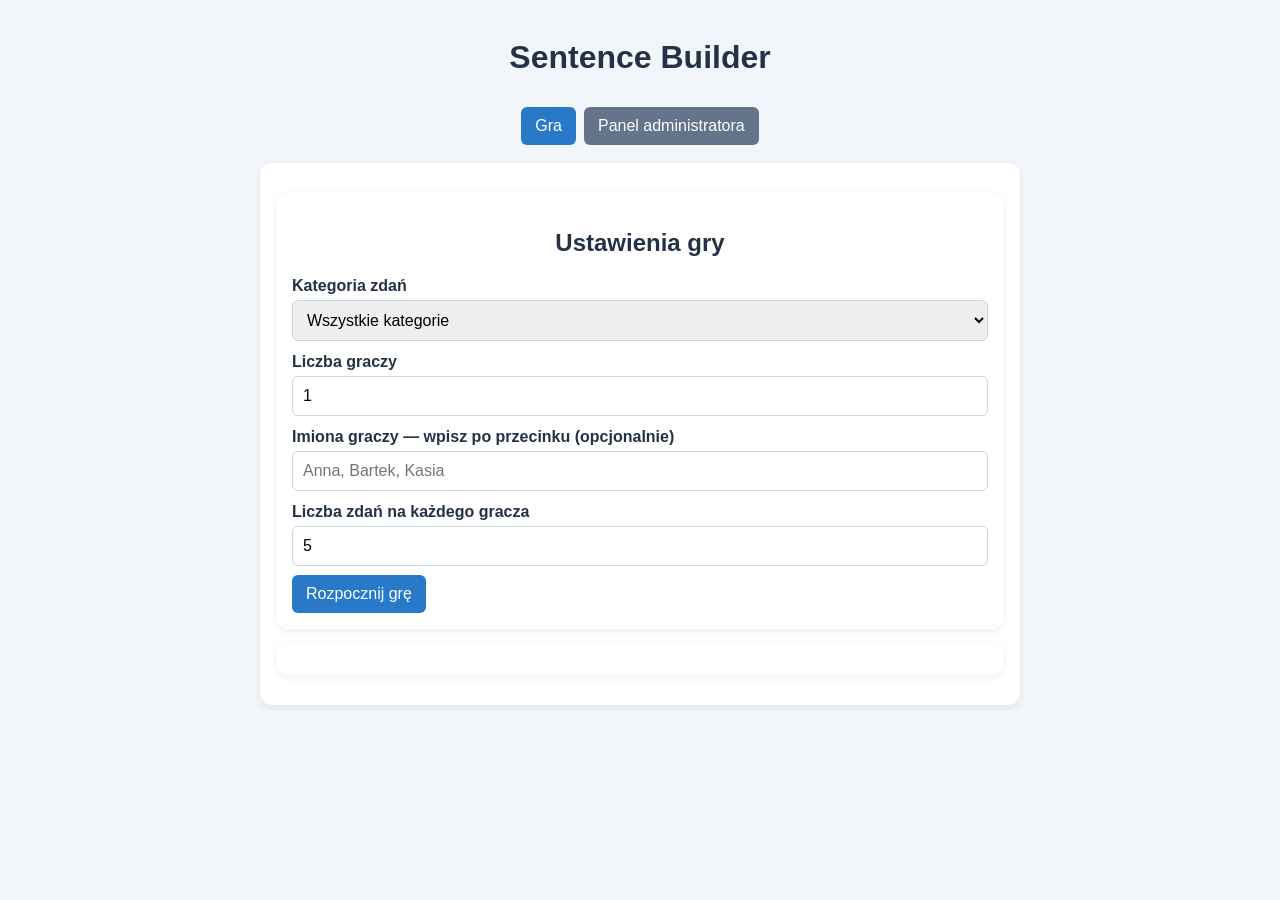
==== commit ae5549bd: "Add initial HTML structure for Sentence Builder" ====
--- a/index.html
+++ b/index.html
@@ -4,57 +4,163 @@
   <meta charset="UTF-8">
   <meta name="viewport" content="width=device-width, initial-scale=1">
   <title>Sentence Builder</title>
+
   <style>
-    * { box-sizing: border-box; }
+    * {
+      box-sizing: border-box;
+    }
+
     body {
-      margin: 0; padding: 18px; font-family: Arial, sans-serif;
-      color: #243247; background: #f2f6fb;
-    }
-    h1, h2 { text-align: center; }
-    .tabs, .row { display: flex; gap: 8px; flex-wrap: wrap; }
-    .tabs { justify-content: center; margin-bottom: 18px; }
-    .panel, .card, .exercise {
-      max-width: 760px; margin: 14px auto; padding: 16px;
-      background: white; border-radius: 12px;
+      margin: 0;
+      padding: 18px;
+      font-family: Arial, sans-serif;
+      color: #243247;
+      background: #f2f6fb;
+    }
+
+    h1, h2 {
+      text-align: center;
+    }
+
+    .tabs,
+    .button-row {
+      display: flex;
+      gap: 8px;
+      flex-wrap: wrap;
+    }
+
+    .tabs {
+      justify-content: center;
+      margin-bottom: 18px;
+    }
+
+    .panel,
+    .card,
+    .exercise {
+      max-width: 760px;
+      margin: 14px auto;
+      padding: 16px;
+      background: white;
+      border-radius: 12px;
       box-shadow: 0 2px 8px #00000012;
     }
-    label { display: block; margin: 12px 0 5px; font-weight: bold; }
-    input, select, textarea {
-      width: 100%; padding: 10px; border: 1px solid #cbd5e1;
-      border-radius: 6px; font: inherit;
-    }
-    textarea { min-height: 80px; resize: vertical; }
+
+    label {
+      display: block;
+      margin: 12px 0 5px;
+      font-weight: bold;
+    }
+
+    input,
+    select,
+    textarea {
+      width: 100%;
+      padding: 10px;
+      border: 1px solid #cbd5e1;
+      border-radius: 6px;
+      font: inherit;
+    }
+
+    textarea {
+      min-height: 80px;
+      resize: vertical;
+    }
+
     button {
-      margin-top: 9px; padding: 10px 14px; border: 0; border-radius: 6px;
-      color: white; background: #2879c7; font: inherit; cursor: pointer;
-    }
-    button:hover { background: #1d65a8; }
-    button.secondary { background: #64748b; }
-    button.danger { background: #b9382b; }
-    .hidden { display: none !important; }
+      margin-top: 9px;
+      padding: 10px 14px;
+      border: 0;
+      border-radius: 6px;
+      color: white;
+      background: #2879c7;
+      font: inherit;
+      cursor: pointer;
+    }
+
+    button:hover {
+      background: #1d65a8;
+    }
+
+    button.secondary {
+      background: #64748b;
+    }
+
+    button.danger {
+      background: #b9382b;
+    }
+
+    .hidden {
+      display: none !important;
+    }
+
     .word {
-      display: inline-block; margin: 5px; padding: 8px 12px;
-      border-radius: 6px; background: #3498db; color: white;
-      cursor: pointer; user-select: none;
-    }
-    .word:hover { background: #217db8; }
+      display: inline-block;
+      margin: 5px;
+      padding: 8px 12px;
+      border-radius: 6px;
+      background: #3498db;
+      color: white;
+      cursor: pointer;
+      user-select: none;
+    }
+
+    .word:hover {
+      background: #217db8;
+    }
+
     .sentence {
-      min-height: 48px; padding: 6px; margin: 12px 0;
+      min-height: 48px;
+      padding: 6px;
+      margin: 12px 0;
       border-bottom: 2px dashed #94a3b8;
     }
-    .result { min-height: 24px; margin-top: 8px; font-weight: bold; }
-    .muted { color: #64748b; }
-    .admin-item { padding: 10px 0; border-bottom: 1px solid #e2e8f0; }
-    #jsonOutput { min-height: 240px; font-family: monospace; }
-    @media (max-width: 600px) { body { padding: 10px; } }
+
+    .result {
+      min-height: 24px;
+      margin-top: 8px;
+      font-weight: bold;
+      line-height: 1.5;
+    }
+
+    .muted {
+      color: #64748b;
+    }
+
+    .admin-item {
+      padding: 12px 0;
+      border-bottom: 1px solid #e2e8f0;
+    }
+
+    .admin-item:last-child {
+      border-bottom: 0;
+    }
+
+    .admin-item textarea,
+    .admin-item select {
+      margin-bottom: 4px;
+    }
+
+    #jsonOutput {
+      min-height: 240px;
+      font-family: monospace;
+    }
+
+    @media (max-width: 600px) {
+      body {
+        padding: 10px;
+      }
+    }
   </style>
 </head>
+
 <body>
   <h1>Sentence Builder</h1>
 
   <div class="tabs">
-    <button id="studentTab">Gra</button>
-    <button id="adminTab" class="secondary">Panel administratora</button>
+    <button id="studentTab" type="button">Gra</button>
+    <button id="adminTab" type="button" class="secondary">
+      Panel administratora
+    </button>
   </div>
 
   <main>
@@ -68,8 +174,14 @@
         <label for="playerCount">Liczba graczy</label>
         <input id="playerCount" type="number" min="1" value="1">
 
-        <label for="playerNames">Imiona graczy — po przecinku (opcjonalnie)</label>
-        <input id="playerNames" type="text" placeholder="Anna, Bartek, Kasia">
+        <label for="playerNames">
+          Imiona graczy — wpisz po przecinku (opcjonalnie)
+        </label>
+        <input
+          id="playerNames"
+          type="text"
+          placeholder="Anna, Bartek, Kasia"
+        >
 
         <label for="rounds">Liczba zdań na każdego gracza</label>
         <input id="rounds" type="number" min="1" value="5">
@@ -85,8 +197,9 @@
       <div class="card">
         <h2>Wczytaj plik JSON</h2>
         <p class="muted">
-          Umieść <code>index.html</code> i <code>exercises.json</code> w tym samym
-          folderze. Jeśli strona nie wczyta JSON automatycznie, wybierz go tutaj.
+          Umieść pliki <code>index.html</code> i <code>exercises.json</code>
+          w tym samym folderze. Jeśli JSON nie wczyta się automatycznie,
+          wybierz go poniżej.
         </p>
         <input id="jsonFile" type="file" accept=".json,application/json">
         <div id="loadStatus" class="muted"></div>
@@ -96,8 +209,11 @@
         <h2>Dodaj zdanie</h2>
         <form id="exerciseForm">
           <label for="sentenceInput">Zdanie po angielsku</label>
-          <textarea id="sentenceInput" required
-            placeholder="Na przykład: She has already finished her homework."></textarea>
+          <textarea
+            id="sentenceInput"
+            required
+            placeholder="Na przykład: She has already finished her homework."
+          ></textarea>
 
           <label for="categorySelect">Kategoria</label>
           <select id="categorySelect"></select>
@@ -110,21 +226,26 @@
         <h2>Dodaj kategorię</h2>
         <form id="categoryForm">
           <label for="newCategory">Nazwa kategorii</label>
-          <input id="newCategory" required placeholder="Na przykład: Going to future">
+          <input
+            id="newCategory"
+            type="text"
+            required
+            placeholder="Na przykład: Going to future"
+          >
           <button type="submit">Dodaj kategorię</button>
         </form>
       </div>
 
       <div class="card">
-        <h2>Zdania w zestawie</h2>
+        <h2>Edytuj lub usuń zdania</h2>
         <div id="adminExercises"></div>
       </div>
 
       <div class="card">
         <h2>Eksport do pliku JSON</h2>
         <p class="muted">
-          Po skopiowaniu wklej cały tekst do pliku <code>exercises.json</code>
-          i zapisz go. Zmiany dodane na stronie same nie zapisują się na dysku.
+          Po zmianach skopiuj poniższy JSON i wklej go do pliku
+          <code>exercises.json</code>, zastępując jego dotychczasową zawartość.
         </p>
         <button id="copyJson" type="button">Skopiuj kod JSON</button>
         <textarea id="jsonOutput" readonly aria-label="Kod JSON"></textarea>
@@ -133,344 +254,484 @@
     </section>
   </main>
 
-<script>
-  const data = { categories: [], exercises: [] };
-
-  const $ = id => document.getElementById(id);
-  const studentPanel = $("studentPanel");
-  const adminPanel = $("adminPanel");
-
-  function showPanel(isAdmin) {
-    studentPanel.classList.toggle("hidden", isAdmin);
-    adminPanel.classList.toggle("hidden", !isAdmin);
-    $("studentTab").classList.toggle("secondary", isAdmin);
-    $("adminTab").classList.toggle("secondary", !isAdmin);
-  }
-
-  $("studentTab").addEventListener("click", () => showPanel(false));
-  $("adminTab").addEventListener("click", () => showPanel(true));
-
-  function validateData(parsed) {
-    if (!parsed || !Array.isArray(parsed.categories) ||
-        !Array.isArray(parsed.exercises)) {
-      throw new Error("JSON powinien zawierać tablice categories i exercises.");
-    }
-    if (!parsed.categories.every(item => typeof item === "string")) {
-      throw new Error("Każda kategoria powinna być tekstem.");
-    }
-    if (!parsed.exercises.every(item =>
-      item && typeof item.sentence === "string" &&
-      typeof item.category === "string")) {
-      throw new Error("Każde zdanie powinno mieć sentence i category.");
-    }
-    data.categories = parsed.categories;
-    data.exercises = parsed.exercises;
-    renderAll();
-  }
-
-  async function loadDefaultJson() {
-    try {
-      const response = await fetch("exercises.json");
-      if (!response.ok) throw new Error("Nie znaleziono exercises.json");
-      validateData(await response.json());
-      $("loadStatus").textContent = "Wczytano exercises.json.";
-    } catch (error) {
-      $("loadStatus").textContent =
-        "Nie udało się wczytać pliku automatycznie. Wybierz exercises.json powyżej.";
-    }
-  }
-
-  $("jsonFile").addEventListener("change", async event => {
-    const file = event.target.files[0];
-    if (!file) return;
-    try {
-      validateData(JSON.parse(await file.text()));
-      $("loadStatus").textContent = "Wczytano wybrany plik JSON.";
-    } catch (error) {
-      $("loadStatus").textContent = "Błąd pliku: " + error.message;
-    }
-  });
-
-  function fillSelects() {
-    const filter = $("categoryFilter");
-    const adminSelect = $("categorySelect");
-    const previousFilter = filter.value;
-
-    filter.innerHTML = "";
-    adminSelect.innerHTML = "";
-
-    const all = document.createElement("option");
-    all.value = "all";
-    all.textContent = "Wszystkie kategorie";
-    filter.appendChild(all);
-
-    data.categories.forEach(category => {
-      const option1 = document.createElement("option");
-      option1.value = category;
-      option1.textContent = category;
-      filter.appendChild(option1);
-
-      const option2 = document.createElement("option");
-      option2.value = category;
-      option2.textContent = category;
-      adminSelect.appendChild(option2);
+  <script>
+    const data = {
+      categories: [],
+      exercises: []
+    };
+
+    const $ = id => document.getElementById(id);
+
+    const studentPanel = $("studentPanel");
+    const adminPanel = $("adminPanel");
+
+    function showPanel(isAdmin) {
+      studentPanel.classList.toggle("hidden", isAdmin);
+      adminPanel.classList.toggle("hidden", !isAdmin);
+
+      $("studentTab").classList.toggle("secondary", isAdmin);
+      $("adminTab").classList.toggle("secondary", !isAdmin);
+    }
+
+    $("studentTab").addEventListener("click", () => showPanel(false));
+    $("adminTab").addEventListener("click", () => showPanel(true));
+
+    function validateData(parsed) {
+      if (
+        !parsed ||
+        !Array.isArray(parsed.categories) ||
+        !Array.isArray(parsed.exercises)
+      ) {
+        throw new Error(
+          "JSON powinien zawierać tablice categories oraz exercises."
+        );
+      }
+
+      if (!parsed.categories.every(item => typeof item === "string")) {
+        throw new Error("Każda kategoria powinna być tekstem.");
+      }
+
+      if (!parsed.exercises.every(item =>
+        item &&
+        typeof item.sentence === "string" &&
+        typeof item.category === "string"
+      )) {
+        throw new Error(
+          "Każde zdanie powinno zawierać pola sentence i category."
+        );
+      }
+
+      data.categories = parsed.categories;
+      data.exercises = parsed.exercises;
+      renderAll();
+    }
+
+    async function loadDefaultJson() {
+      try {
+        const response = await fetch("exercises.json");
+
+        if (!response.ok) {
+          throw new Error("Nie znaleziono pliku exercises.json.");
+        }
+
+        validateData(await response.json());
+        $("loadStatus").textContent = "Wczytano exercises.json.";
+      } catch (error) {
+        $("loadStatus").textContent =
+          "Nie udało się wczytać pliku automatycznie. Wybierz exercises.json powyżej.";
+      }
+    }
+
+    $("jsonFile").addEventListener("change", async event => {
+      const file = event.target.files[0];
+      if (!file) return;
+
+      try {
+        const parsed = JSON.parse(await file.text());
+        validateData(parsed);
+        $("loadStatus").textContent = "Wczytano wybrany plik JSON.";
+      } catch (error) {
+        $("loadStatus").textContent = "Błąd pliku: " + error.message;
+      }
     });
 
-    filter.value = data.categories.includes(previousFilter)
-      ? previousFilter : "all";
-  }
-
-  function renderAdminExercises() {
-    const box = $("adminExercises");
-    box.innerHTML = "";
-
-    if (!data.exercises.length) {
-      box.textContent = "Brak zdań.";
-      return;
-    }
-
-    data.exercises.forEach((exercise, index) => {
-      const item = document.createElement("div");
-      item.className = "admin-item";
-
-      const text = document.createElement("div");
-      text.textContent = exercise.category + " — " + exercise.sentence;
-
-      const remove = document.createElement("button");
-      remove.type = "button";
-      remove.className = "danger";
-      remove.textContent = "Usuń";
-      remove.addEventListener("click", () => {
-        data.exercises.splice(index, 1);
-        renderAll();
+    function fillSelects() {
+      const filter = $("categoryFilter");
+      const adminSelect = $("categorySelect");
+      const previousFilter = filter.value;
+
+      filter.innerHTML = "";
+      adminSelect.innerHTML = "";
+
+      const allOption = document.createElement("option");
+      allOption.value = "all";
+      allOption.textContent = "Wszystkie kategorie";
+      filter.appendChild(allOption);
+
+      data.categories.forEach(category => {
+        const filterOption = document.createElement("option");
+        filterOption.value = category;
+        filterOption.textContent = category;
+        filter.appendChild(filterOption);
+
+        const adminOption = document.createElement("option");
+        adminOption.value = category;
+        adminOption.textContent = category;
+        adminSelect.appendChild(adminOption);
       });
 
-      item.append(text, remove);
-      box.appendChild(item);
+      filter.value = data.categories.includes(previousFilter)
+        ? previousFilter
+        : "all";
+    }
+
+    function renderAdminExercises() {
+      const box = $("adminExercises");
+      box.innerHTML = "";
+
+      if (data.exercises.length === 0) {
+        box.textContent = "Brak zdań.";
+        return;
+      }
+
+      data.exercises.forEach((exercise, index) => {
+        const item = document.createElement("div");
+        item.className = "admin-item";
+
+        const sentenceInput = document.createElement("textarea");
+        sentenceInput.value = exercise.sentence;
+        sentenceInput.setAttribute("aria-label", "Edytuj zdanie");
+
+        const categorySelect = document.createElement("select");
+        categorySelect.setAttribute("aria-label", "Wybierz kategorię");
+
+        data.categories.forEach(category => {
+          const option = document.createElement("option");
+          option.value = category;
+          option.textContent = category;
+          categorySelect.appendChild(option);
+        });
+
+        categorySelect.value = exercise.category;
+
+        const saveButton = document.createElement("button");
+        saveButton.type = "button";
+        saveButton.textContent = "Zapisz zmiany";
+
+        saveButton.addEventListener("click", () => {
+          const newSentence = sentenceInput.value.trim();
+          const newCategory = categorySelect.value;
+
+          if (!newSentence || !newCategory) {
+            alert("Wpisz zdanie i wybierz kategorię.");
+            return;
+          }
+
+          data.exercises[index].sentence = newSentence;
+          data.exercises[index].category = newCategory;
+          renderAll();
+        });
+
+        const deleteButton = document.createElement("button");
+        deleteButton.type = "button";
+        deleteButton.className = "danger";
+        deleteButton.textContent = "Usuń";
+
+        deleteButton.addEventListener("click", () => {
+          data.exercises.splice(index, 1);
+          renderAll();
+        });
+
+        item.appendChild(sentenceInput);
+        item.appendChild(categorySelect);
+        item.appendChild(saveButton);
+        item.appendChild(deleteButton);
+        box.appendChild(item);
+      });
+    }
+
+    function renderAll() {
+      fillSelects();
+      renderAdminExercises();
+      $("jsonOutput").value = JSON.stringify(data, null, 2);
+    }
+
+    $("exerciseForm").addEventListener("submit", event => {
+      event.preventDefault();
+
+      const sentence = $("sentenceInput").value.trim();
+      const category = $("categorySelect").value;
+
+      if (!sentence || !category) {
+        alert("Wpisz zdanie i wybierz kategorię.");
+        return;
+      }
+
+      data.exercises.push({ category, sentence });
+      $("sentenceInput").value = "";
+      renderAll();
     });
-  }
-
-  function renderAll() {
-    fillSelects();
-    renderAdminExercises();
-    $("jsonOutput").value = JSON.stringify(data, null, 2);
-  }
-
-  $("exerciseForm").addEventListener("submit", event => {
-    event.preventDefault();
-    const sentence = $("sentenceInput").value.trim();
-    const category = $("categorySelect").value;
-    if (!sentence || !category) return;
-
-    data.exercises.push({ category, sentence });
-    $("sentenceInput").value = "";
-    renderAll();
-  });
-
-  $("categoryForm").addEventListener("submit", event => {
-    event.preventDefault();
-    const category = $("newCategory").value.trim();
-    if (!category) return;
-
-    if (data.categories.some(item => item.toLowerCase() === category.toLowerCase())) {
-      alert("Taka kategoria już istnieje.");
-      return;
-    }
-
-    data.categories.push(category);
-    $("newCategory").value = "";
-    renderAll();
-    $("categorySelect").value = category;
-  });
-
-  $("copyJson").addEventListener("click", async () => {
-    const output = $("jsonOutput");
-    output.value = JSON.stringify(data, null, 2);
-
-    try {
-      await navigator.clipboard.writeText(output.value);
-      $("copyStatus").textContent = "Skopiowano JSON do schowka.";
-    } catch {
-      output.focus();
-      output.select();
-      document.execCommand("copy");
-      $("copyStatus").textContent =
-        "Zaznaczony tekst skopiowano. Jeśli kopiowanie nie zadziałało, skopiuj go ręcznie.";
-    }
-  });
-
-  function shuffle(array) {
-    const result = [...array];
-    for (let i = result.length - 1; i > 0; i--) {
-      const j = Math.floor(Math.random() * (i + 1));
-      [result[i], result[j]] = [result[j], result[i]];
-    }
-    return result;
-  }
-
-  let game = null;
-
-  $("startGame").addEventListener("click", () => {
-    const category = $("categoryFilter").value;
-    const available = data.exercises.filter(item =>
-      category === "all" || item.category === category
-    );
-
-    if (!available.length) {
-      alert("W wybranej kategorii nie ma zdań.");
-      return;
-    }
-
-    const count = Math.max(1, parseInt($("playerCount").value, 10) || 1);
-    const rounds = Math.max(1, parseInt($("rounds").value, 10) || 1);
-    const enteredNames = $("playerNames").value
-      .split(",").map(name => name.trim()).filter(Boolean);
-
-    const players = Array.from({ length: count }, (_, i) =>
-      enteredNames[i] || "Gracz " + (i + 1)
-    );
-
-    const totalTurns = count * rounds;
-    const queue = Array.from({ length: totalTurns }, (_, i) =>
-      available[i % available.length]
-    );
-
-    game = {
-      players,
-      scores: players.map(() => 0),
-      queue: shuffle(queue),
-      completed: 0,
-      solved: false
-    };
-
-    showNextExercise();
-  });
-
-  function showNextExercise() {
-    const area = $("gameArea");
-    const scores = $("scoreArea");
-
-    if (!game || game.completed >= game.queue.length) {
+
+    $("categoryForm").addEventListener("submit", event => {
+      event.preventDefault();
+
+      const category = $("newCategory").value.trim();
+      if (!category) return;
+
+      const alreadyExists = data.categories.some(
+        item => item.toLowerCase() === category.toLowerCase()
+      );
+
+      if (alreadyExists) {
+        alert("Taka kategoria już istnieje.");
+        return;
+      }
+
+      data.categories.push(category);
+      $("newCategory").value = "";
+      renderAll();
+      $("categorySelect").value = category;
+    });
+
+    $("copyJson").addEventListener("click", async () => {
+      const json = JSON.stringify(data, null, 2);
+      $("jsonOutput").value = json;
+
+      try {
+        await navigator.clipboard.writeText(json);
+        $("copyStatus").textContent = "Skopiowano JSON do schowka.";
+      } catch (error) {
+        $("jsonOutput").focus();
+        $("jsonOutput").select();
+
+        const copied = document.execCommand("copy");
+        $("copyStatus").textContent = copied
+          ? "Skopiowano JSON do schowka."
+          : "Nie udało się skopiować automatycznie. Zaznacz i skopiuj tekst ręcznie.";
+      }
+    });
+
+    function shuffle(array) {
+      const result = [...array];
+
+      for (let i = result.length - 1; i > 0; i--) {
+        const j = Math.floor(Math.random() * (i + 1));
+        [result[i], result[j]] = [result[j], result[i]];
+      }
+
+      return result;
+    }
+
+    let game = null;
+
+    $("startGame").addEventListener("click", () => {
+      const selectedCategory = $("categoryFilter").value;
+
+      const availableExercises = data.exercises.filter(exercise =>
+        selectedCategory === "all" ||
+        exercise.category === selectedCategory
+      );
+
+      if (availableExercises.length === 0) {
+        alert("W wybranej kategorii nie ma zdań.");
+        return;
+      }
+
+      const playerCount = Math.max(
+        1,
+        parseInt($("playerCount").value, 10) || 1
+      );
+
+      const roundsPerPlayer = Math.max(
+        1,
+        parseInt($("rounds").value, 10) || 1
+      );
+
+      const enteredNames = $("playerNames").value
+        .split(",")
+        .map(name => name.trim())
+        .filter(Boolean);
+
+      const players = Array.from({ length: playerCount }, (_, index) =>
+        enteredNames[index] || "Gracz " + (index + 1)
+      );
+
+      const totalTurns = playerCount * roundsPerPlayer;
+      const queue = Array.from({ length: totalTurns }, (_, index) =>
+        availableExercises[index % availableExercises.length]
+      );
+
+      game = {
+        players,
+        scores: players.map(() => 0),
+        queue: shuffle(queue),
+        completed: 0,
+        solved: false
+      };
+
+      showNextExercise();
+    });
+
+    function showNextExercise() {
+      const area = $("gameArea");
+
+      if (!game) return;
+
+      if (game.completed >= game.queue.length) {
+        area.innerHTML = "";
+
+        const highestScore = Math.max(...game.scores);
+        const winners = game.players.filter(
+          (_, index) => game.scores[index] === highestScore
+        );
+
+        const endCard = document.createElement("div");
+        endCard.className = "card";
+
+        const heading = document.createElement("h2");
+        heading.textContent = "Koniec gry!";
+
+        const winnerText = document.createElement("p");
+        winnerText.textContent =
+          "Zwycięzca: " + winners.join(", ") + " — " +
+          highestScore + (highestScore === 1 ? " punkt." : " punktów.");
+
+        endCard.appendChild(heading);
+        endCard.appendChild(winnerText);
+        area.appendChild(endCard);
+
+        renderScores();
+        return;
+      }
+
+      game.solved = false;
+
+      const playerIndex = game.completed % game.players.length;
+      const exercise = game.queue[game.completed];
+
+      const correctWords = exercise.sentence.trim()
+        .split(/\s+/)
+        .map((text, id) => ({ text, id }));
+
+      const shuffledWords = shuffle(correctWords);
+      const selectedWords = [];
+
       area.innerHTML = "";
-      if (game) {
-        const best = Math.max(...game.scores);
-        const winners = game.players.filter((_, i) => game.scores[i] === best);
-        area.innerHTML = "<div class='card'><h2>Koniec gry!</h2><p>Wynik: " +
-          winners.map(escapeHtml).join(", ") + " — " + best + " pkt</p></div>";
-        renderScores();
-      }
-      return;
-    }
-
-    game.solved = false;
-    const playerIndex = game.completed % game.players.length;
-    const exercise = game.queue[game.completed];
-    const words = exercise.sentence.trim().split(/\s+/)
-      .map((text, id) => ({ text, id }));
-    const shuffled = shuffle(words);
-    const selected = [];
-
-    area.innerHTML = "";
-    const card = document.createElement("div");
-    card.className = "exercise";
-
-    const turn = document.createElement("h2");
-    turn.textContent = "Teraz gra: " + game.players[playerIndex];
-
-    const category = document.createElement("p");
-    category.className = "muted";
-    category.textContent = exercise.category;
-
-    const answer = document.createElement("div");
-    answer.className = "sentence";
-
-    const bank = document.createElement("div");
-    const result = document.createElement("div");
-    result.className = "result";
-
-    function drawAnswer() {
-      answer.innerHTML = "";
-      selected.forEach((word, index) => {
+
+      const card = document.createElement("div");
+      card.className = "exercise";
+
+      const turnHeading = document.createElement("h2");
+      turnHeading.textContent = "Teraz gra: " + game.players[playerIndex];
+
+      const categoryLabel = document.createElement("p");
+      categoryLabel.className = "muted";
+      categoryLabel.textContent = exercise.category;
+
+      const answerArea = document.createElement("div");
+      answerArea.className = "sentence";
+
+      const wordBank = document.createElement("div");
+
+      const result = document.createElement("div");
+      result.className = "result";
+
+      function updateAnswer() {
+        answerArea.innerHTML = "";
+
+        selectedWords.forEach((word, index) => {
+          const tile = document.createElement("span");
+          tile.className = "word";
+          tile.textContent = word.text;
+          tile.title = "Kliknij, aby cofnąć wybór";
+
+          tile.addEventListener("click", () => {
+            if (game.solved) return;
+
+            const removedWord = selectedWords.splice(index, 1)[0];
+
+            wordBank.querySelectorAll("[data-word-id]").forEach(bankWord => {
+              if (Number(bankWord.dataset.wordId) === removedWord.id) {
+                bankWord.classList.remove("hidden");
+              }
+            });
+
+            updateAnswer();
+          });
+
+          answerArea.appendChild(tile);
+        });
+      }
+
+      shuffledWords.forEach(word => {
         const tile = document.createElement("span");
         tile.className = "word";
         tile.textContent = word.text;
-        tile.title = "Kliknij, aby cofnąć";
+        tile.dataset.wordId = word.id;
+
         tile.addEventListener("click", () => {
           if (game.solved) return;
-          const removed = selected.splice(index, 1)[0];
-          bank.querySelectorAll("[data-id]").forEach(el => {
-            if (Number(el.dataset.id) === removed.id) el.classList.remove("hidden");
-          });
-          drawAnswer();
+
+          selectedWords.push(word);
+          tile.classList.add("hidden");
+          updateAnswer();
         });
-        answer.appendChild(tile);
+
+        wordBank.appendChild(tile);
       });
-    }
-
-    shuffled.forEach(word => {
-      const tile = document.createElement("span");
-      tile.className = "word";
-      tile.textContent = word.text;
-      tile.dataset.id = word.id;
-      tile.addEventListener("click", () => {
+
+      const checkButton = document.createElement("button");
+      checkButton.type = "button";
+      checkButton.textContent = "Sprawdź";
+
+      const nextButton = document.createElement("button");
+      nextButton.type = "button";
+      nextButton.className = "secondary hidden";
+      nextButton.textContent = "Następne zdanie";
+
+      checkButton.addEventListener("click", () => {
         if (game.solved) return;
-        selected.push(word);
-        tile.classList.add("hidden");
-        drawAnswer();
-      });
-      bank.appendChild(tile);
-    });
-
-    const check = document.createElement("button");
-    check.type = "button";
-    check.textContent = "Sprawdź";
-    check.addEventListener("click", () => {
-      if (game.solved) return;
-      const userAnswer = selected.map(word => word.text).join(" ");
-      if (userAnswer === exercise.sentence.trim()) {
+
+        const userAnswer = selectedWords
+          .map(word => word.text)
+          .join(" ");
+
+        const correctAnswer = exercise.sentence.trim();
+
         game.solved = true;
-        game.scores[playerIndex] += 1;
-        result.textContent = "Poprawnie! +1 punkt";
-        result.style.color = "green";
-        check.classList.add("hidden");
+
+        if (userAnswer === correctAnswer) {
+          game.scores[playerIndex] += 1;
+          result.textContent = "Poprawnie! +1 punkt.";
+          result.style.color = "green";
+        } else {
+          result.textContent =
+            "Błędna odpowiedź — 0 punktów. Poprawne zdanie: " +
+            correctAnswer;
+          result.style.color = "#b9382b";
+        }
+
+        checkButton.classList.add("hidden");
         nextButton.classList.remove("hidden");
         renderScores();
-      } else {
-        result.textContent = "Jeszcze nie. Spróbuj poprawić kolejność.";
-        result.style.color = "#b9382b";
-      }
-    });
-
-    const nextButton = document.createElement("button");
-    nextButton.type = "button";
-    nextButton.className = "secondary hidden";
-    nextButton.textContent = "Następne zdanie";
-    nextButton.addEventListener("click", () => {
-      game.completed += 1;
-      showNextExercise();
-    });
-
-    card.append(turn, category, answer, bank, check, nextButton, result);
-    area.appendChild(card);
-    renderScores();
-  }
-
-  function renderScores() {
-    if (!game) return;
-    $("scoreArea").innerHTML = "<h2>Punkty</h2>" +
-      game.players.map((name, i) =>
-        "<p>" + escapeHtml(name) + ": " + game.scores[i] + "</p>"
-      ).join("");
-  }
-
-  function escapeHtml(text) {
-    const div = document.createElement("div");
-    div.textContent = text;
-    return div.innerHTML;
-  }
-
-  renderAll();
-  loadDefaultJson();
-</script>
+      });
+
+      nextButton.addEventListener("click", () => {
+        game.completed += 1;
+        showNextExercise();
+      });
+
+      card.appendChild(turnHeading);
+      card.appendChild(categoryLabel);
+      card.appendChild(answerArea);
+      card.appendChild(wordBank);
+      card.appendChild(checkButton);
+      card.appendChild(nextButton);
+      card.appendChild(result);
+
+      area.appendChild(card);
+      renderScores();
+    }
+
+    function renderScores() {
+      const scoreArea = $("scoreArea");
+      scoreArea.innerHTML = "";
+
+      if (!game) return;
+
+      const heading = document.createElement("h2");
+      heading.textContent = "Punkty";
+      scoreArea.appendChild(heading);
+
+      game.players.forEach((player, index) => {
+        const row = document.createElement("p");
+        row.textContent = player + ": " + game.scores[index];
+        scoreArea.appendChild(row);
+      });
+    }
+
+    renderAll();
+    loadDefaultJson();
+  </script>
 </body>
 </html>
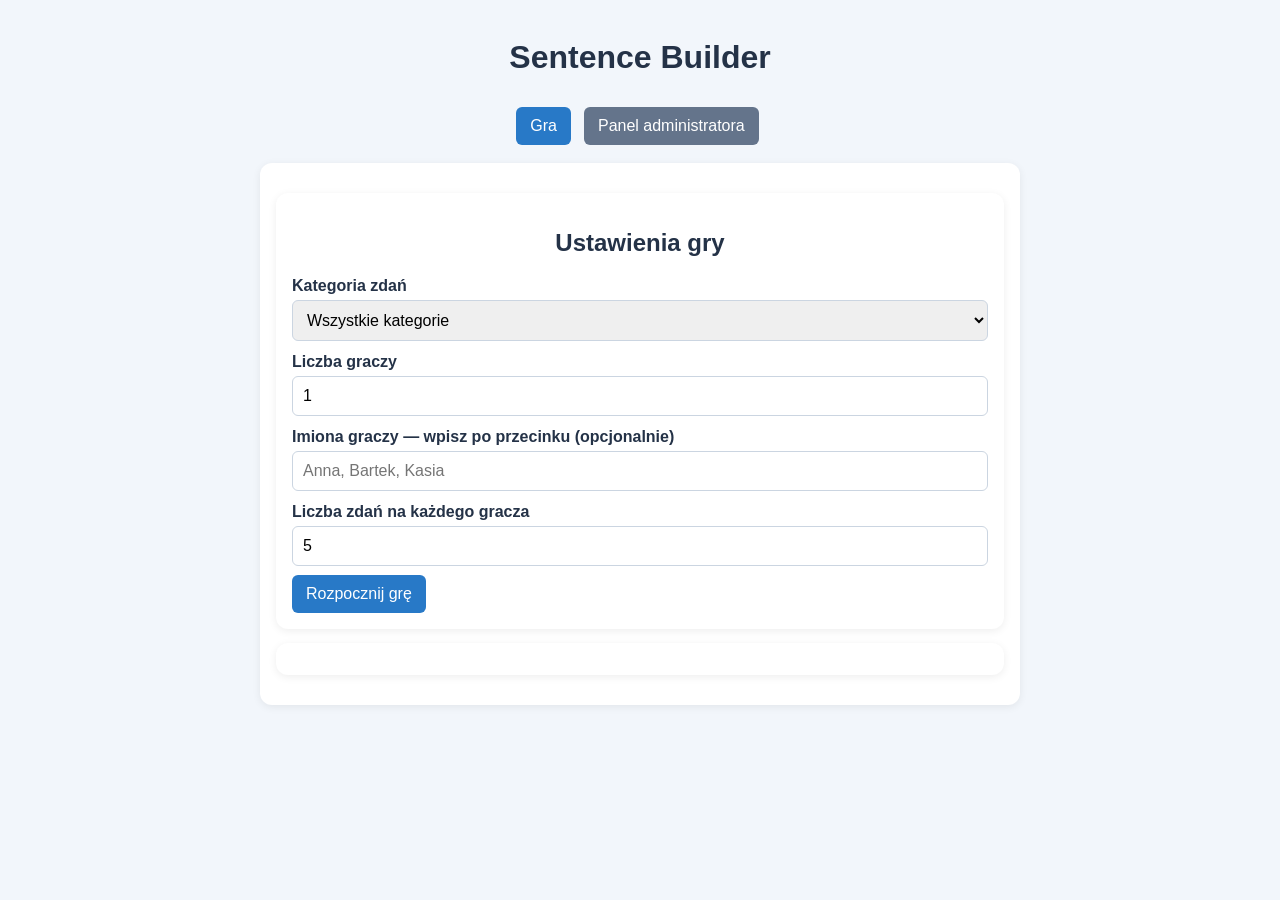
==== commit 98d17782: "Create index.html" ====
--- a/index.html
+++ b/index.html
@@ -18,19 +18,16 @@
       background: #f2f6fb;
     }
 
-    h1, h2 {
+    h1,
+    h2 {
       text-align: center;
     }
 
-    .tabs,
-    .button-row {
+    .tabs {
       display: flex;
+      justify-content: center;
       gap: 8px;
       flex-wrap: wrap;
-    }
-
-    .tabs {
-      justify-content: center;
       margin-bottom: 18px;
     }
 
@@ -67,7 +64,7 @@
     }
 
     button {
-      margin-top: 9px;
+      margin: 9px 5px 0 0;
       padding: 10px 14px;
       border: 0;
       border-radius: 6px;
@@ -198,7 +195,7 @@
         <h2>Wczytaj plik JSON</h2>
         <p class="muted">
           Umieść pliki <code>index.html</code> i <code>exercises.json</code>
-          w tym samym folderze. Jeśli JSON nie wczyta się automatycznie,
+          w tym samym folderze. Jeśli plik JSON nie wczyta się automatycznie,
           wybierz go poniżej.
         </p>
         <input id="jsonFile" type="file" accept=".json,application/json">
@@ -237,7 +234,19 @@
       </div>
 
       <div class="card">
-        <h2>Edytuj lub usuń zdania</h2>
+        <h2>Wyszukaj, edytuj lub usuń zdania</h2>
+
+        <label for="adminCategoryFilter">Filtruj według kategorii</label>
+        <select id="adminCategoryFilter"></select>
+
+        <label for="adminSearchInput">Szukaj zdania</label>
+        <input
+          id="adminSearchInput"
+          type="search"
+          placeholder="Wpisz fragment zdania..."
+        >
+
+        <p id="adminResultCount" class="muted"></p>
         <div id="adminExercises"></div>
       </div>
 
@@ -336,45 +345,85 @@
     });
 
     function fillSelects() {
-      const filter = $("categoryFilter");
-      const adminSelect = $("categorySelect");
-      const previousFilter = filter.value;
-
-      filter.innerHTML = "";
-      adminSelect.innerHTML = "";
-
-      const allOption = document.createElement("option");
-      allOption.value = "all";
-      allOption.textContent = "Wszystkie kategorie";
-      filter.appendChild(allOption);
+      const studentFilter = $("categoryFilter");
+      const exerciseCategory = $("categorySelect");
+      const adminFilter = $("adminCategoryFilter");
+
+      const previousStudentFilter = studentFilter.value;
+      const previousAdminFilter = adminFilter.value;
+
+      studentFilter.innerHTML = "";
+      exerciseCategory.innerHTML = "";
+      adminFilter.innerHTML = "";
+
+      const studentAllOption = document.createElement("option");
+      studentAllOption.value = "all";
+      studentAllOption.textContent = "Wszystkie kategorie";
+      studentFilter.appendChild(studentAllOption);
+
+      const adminAllOption = document.createElement("option");
+      adminAllOption.value = "all";
+      adminAllOption.textContent = "Wszystkie kategorie";
+      adminFilter.appendChild(adminAllOption);
 
       data.categories.forEach(category => {
-        const filterOption = document.createElement("option");
-        filterOption.value = category;
-        filterOption.textContent = category;
-        filter.appendChild(filterOption);
+        const studentOption = document.createElement("option");
+        studentOption.value = category;
+        studentOption.textContent = category;
+        studentFilter.appendChild(studentOption);
+
+        const exerciseOption = document.createElement("option");
+        exerciseOption.value = category;
+        exerciseOption.textContent = category;
+        exerciseCategory.appendChild(exerciseOption);
 
         const adminOption = document.createElement("option");
         adminOption.value = category;
         adminOption.textContent = category;
-        adminSelect.appendChild(adminOption);
+        adminFilter.appendChild(adminOption);
       });
 
-      filter.value = data.categories.includes(previousFilter)
-        ? previousFilter
+      studentFilter.value = data.categories.includes(previousStudentFilter)
+        ? previousStudentFilter
         : "all";
+
+      adminFilter.value =
+        previousAdminFilter === "all" ||
+        data.categories.includes(previousAdminFilter)
+          ? previousAdminFilter || "all"
+          : "all";
     }
 
     function renderAdminExercises() {
       const box = $("adminExercises");
+      const selectedCategory = $("adminCategoryFilter").value;
+      const searchText = $("adminSearchInput").value.trim().toLowerCase();
+
+      const filteredExercises = data.exercises
+        .map((exercise, originalIndex) => ({ exercise, originalIndex }))
+        .filter(({ exercise }) => {
+          const matchesCategory =
+            selectedCategory === "all" ||
+            exercise.category === selectedCategory;
+
+          const matchesSearch =
+            exercise.sentence.toLowerCase().includes(searchText);
+
+          return matchesCategory && matchesSearch;
+        });
+
+      $("adminResultCount").textContent =
+        "Znaleziono zdań: " + filteredExercises.length;
+
       box.innerHTML = "";
 
-      if (data.exercises.length === 0) {
-        box.textContent = "Brak zdań.";
+      if (filteredExercises.length === 0) {
+        box.textContent =
+          "Brak zdań pasujących do filtra lub wyszukiwania.";
         return;
       }
 
-      data.exercises.forEach((exercise, index) => {
+      filteredExercises.forEach(({ exercise, originalIndex }) => {
         const item = document.createElement("div");
         item.className = "admin-item";
 
@@ -407,8 +456,8 @@
             return;
           }
 
-          data.exercises[index].sentence = newSentence;
-          data.exercises[index].category = newCategory;
+          data.exercises[originalIndex].sentence = newSentence;
+          data.exercises[originalIndex].category = newCategory;
           renderAll();
         });
 
@@ -418,7 +467,7 @@
         deleteButton.textContent = "Usuń";
 
         deleteButton.addEventListener("click", () => {
-          data.exercises.splice(index, 1);
+          data.exercises.splice(originalIndex, 1);
           renderAll();
         });
 
@@ -426,6 +475,7 @@
         item.appendChild(categorySelect);
         item.appendChild(saveButton);
         item.appendChild(deleteButton);
+
         box.appendChild(item);
       });
     }
@@ -471,6 +521,24 @@
       $("newCategory").value = "";
       renderAll();
       $("categorySelect").value = category;
+    });
+
+    $("adminCategoryFilter").addEventListener(
+      "change",
+      renderAdminExercises
+    );
+
+    $("adminSearchInput").addEventListener(
+      "input",
+      renderAdminExercises
+    );
+
+    $("categoryFilter").addEventListener("change", () => {
+      if (game) {
+        $("gameArea").innerHTML = "";
+        $("scoreArea").innerHTML = "";
+        game = null;
+      }
     });
 
     $("copyJson").addEventListener("click", async () => {
@@ -573,8 +641,11 @@
 
         const winnerText = document.createElement("p");
         winnerText.textContent =
-          "Zwycięzca: " + winners.join(", ") + " — " +
-          highestScore + (highestScore === 1 ? " punkt." : " punktów.");
+          (winners.length > 1 ? "Remis: " : "Zwycięzca: ") +
+          winners.join(", ") +
+          " — " +
+          highestScore +
+          (highestScore === 1 ? " punkt." : " punktów.");
 
         endCard.appendChild(heading);
         endCard.appendChild(winnerText);
@@ -677,7 +748,6 @@
           .join(" ");
 
         const correctAnswer = exercise.sentence.trim();
-
         game.solved = true;
 
         if (userAnswer === correctAnswer) {
